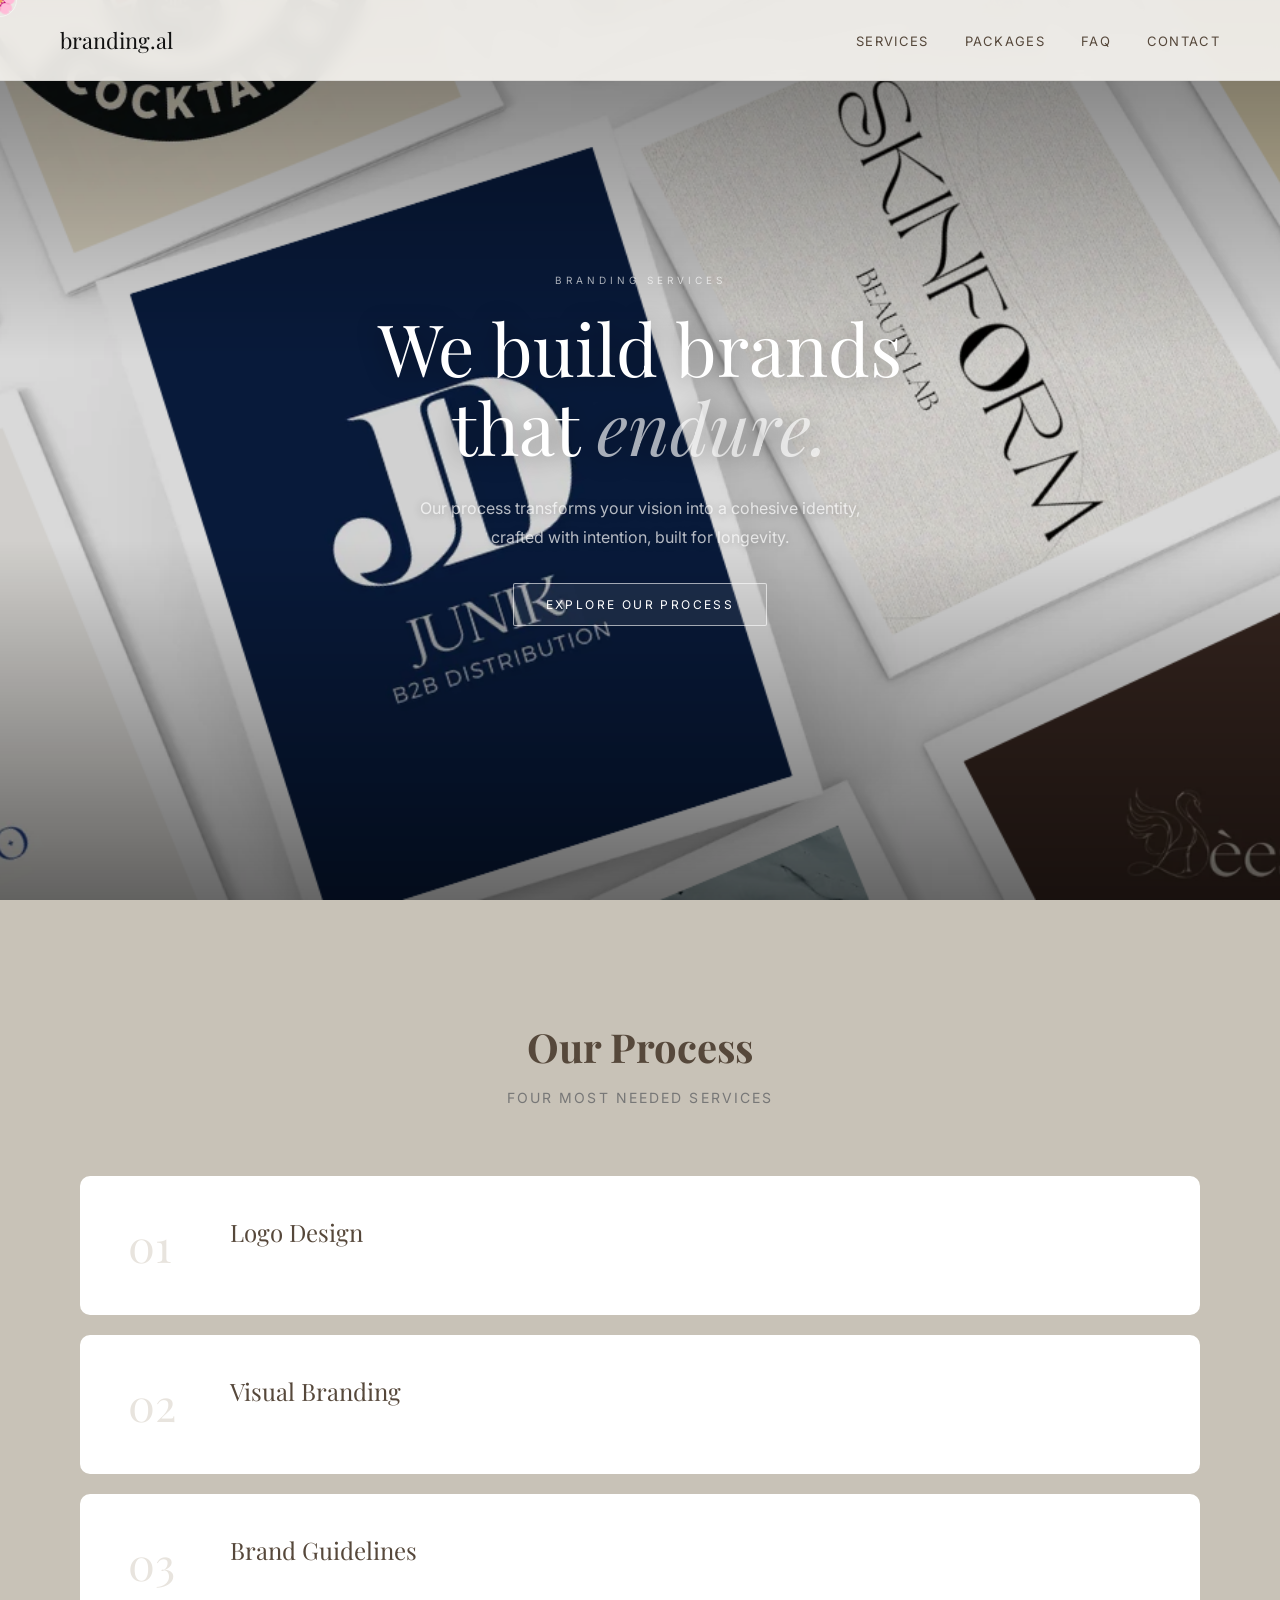
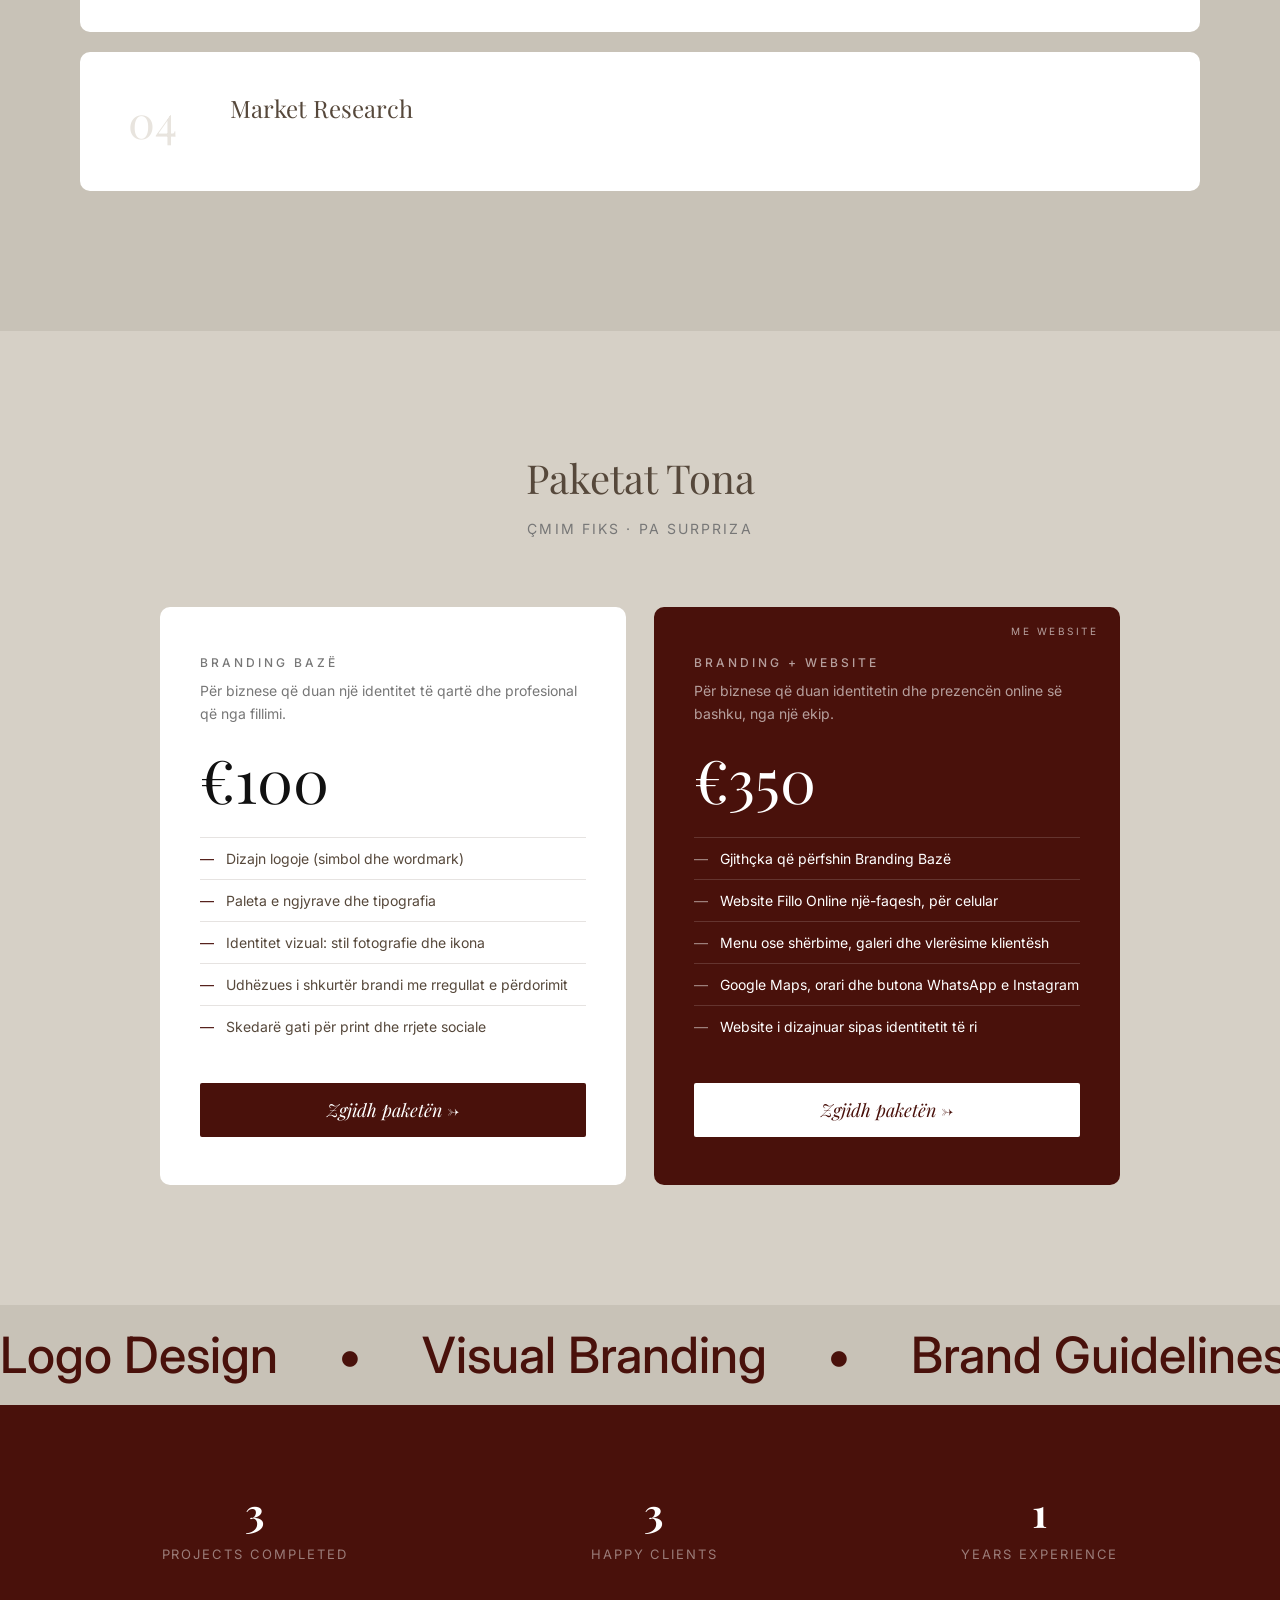
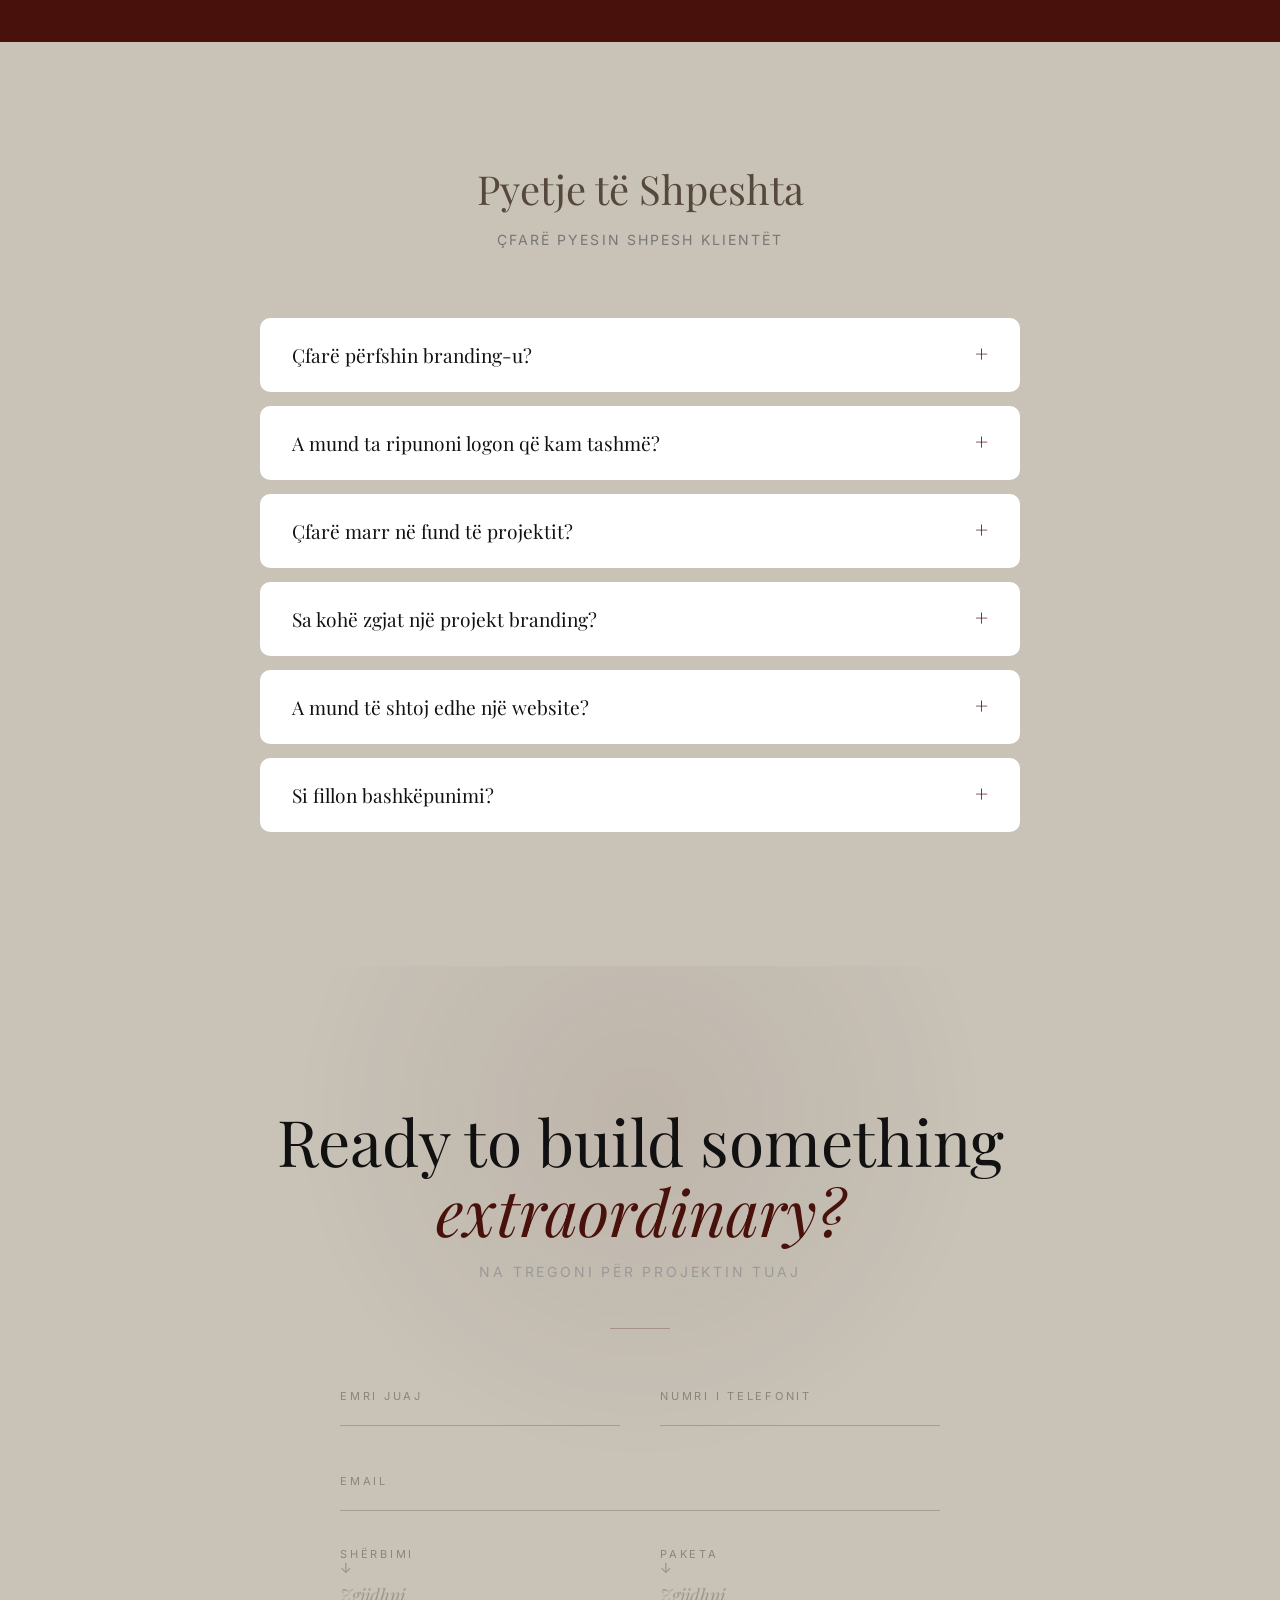
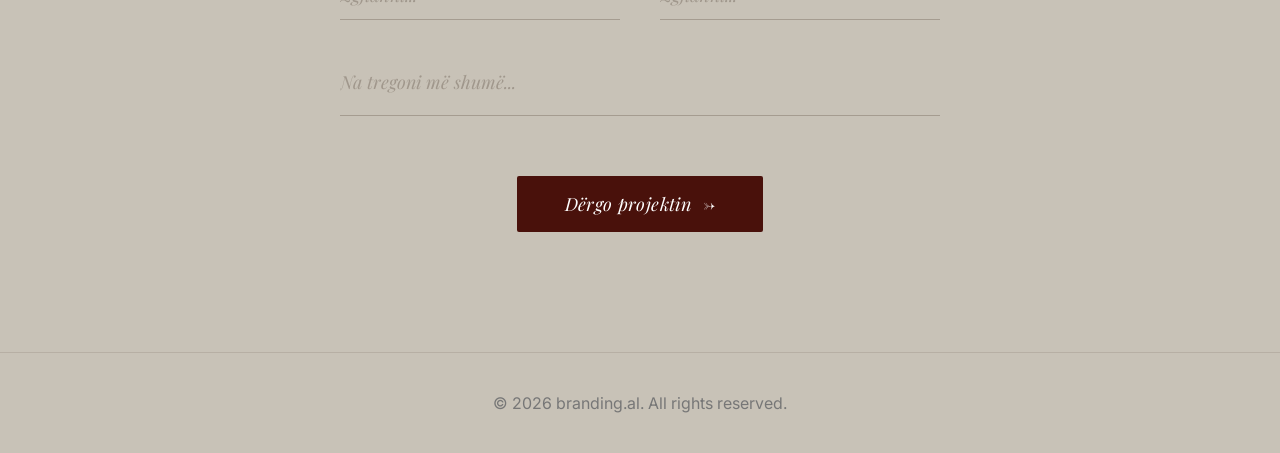
==== services/branding.html @ a3eb9f2f "site files" ====
<!DOCTYPE html>
<html lang="en">
<head>
<meta charset="UTF-8">
<meta name="viewport" content="width=device-width, initial-scale=1.0">
<title>Branding Services</title>
<link href="https://fonts.googleapis.com/css2?family=Playfair+Display:ital,wght@0,400;0,600;1,400&family=Inter:wght@300;400;500&display=swap" rel="stylesheet">
<style>
*{margin:0;padding:0;box-sizing:border-box}
html{scroll-behavior:smooth}
body{font-family:'Inter',sans-serif;background:#c8c2b7;color:#56483b;cursor:none}

/* CURSOR (lule) */
.cursor-dot{width:32px;height:32px;position:fixed;top:0;left:0;pointer-events:none;z-index:9999;transform:translate(-50%,-50%);display:flex;align-items:center;justify-content:center;font-size:26px;line-height:1}
.cursor-fallback{display:inline-block;transition:transform .3s}
.cursor-dot.hover .cursor-fallback{transform:scale(1.3)}
.cursor-ring{width:34px;height:34px;border:1.5px solid rgba(255,255,255,.8);border-radius:50%;position:fixed;top:0;left:0;pointer-events:none;z-index:9998;transform:translate(-50%,-50%);opacity:.6;transition:width .3s,height .3s,opacity .3s}
.cursor-ring.hover{width:56px;height:56px;opacity:1}

/* NAVBAR */
.navbar{display:flex;justify-content:space-between;align-items:center;padding:25px 60px;position:fixed;width:100%;z-index:10;background:rgba(246,243,239,.92);backdrop-filter:blur(8px);border-bottom:1px solid rgba(0,0,0,.07)}
.logo{font-family:'Playfair Display',serif;font-size:22px;color:#111;text-decoration:none}
.nav-links{display:flex;gap:36px;list-style:none}
.nav-links a{font-size:13px;letter-spacing:.1em;color:#56483b;text-decoration:none;text-transform:uppercase;transition:color .3s}
.nav-links a:hover{color:#111}

/* HERO */
.hero{position:relative;height:100vh;overflow:hidden;background:linear-gradient(135deg,#49110b 0%,#56483b 55%,#c8c2b7 100%)}
.hero-media{position:absolute;inset:0;z-index:0;transition:transform .4s ease-out;will-change:transform}
.hero-img{width:100%;height:100%;object-fit:cover;object-position:center;display:block;animation:zoomOut 10s ease forwards}
@keyframes zoomOut{from{transform:scale(1.06)}to{transform:scale(1)}}
.hero-overlay{position:absolute;inset:0;z-index:1;background:linear-gradient(to bottom,rgba(0,0,0,.55) 0%,rgba(0,0,0,.15) 40%,rgba(0,0,0,.15) 60%,rgba(0,0,0,.6) 100%);display:flex;justify-content:center;align-items:center;padding:0 40px}
.hero-content{text-align:center;color:#fff;max-width:780px;width:100%}
.hero-eyebrow{font-size:10px;letter-spacing:.4em;text-transform:uppercase;color:rgba(255,255,255,.65);margin-bottom:22px;display:flex;align-items:center;justify-content:center;gap:12px;opacity:0;transform:translateY(10px);animation:fadeUp .7s ease forwards .5s}
.hero-content h1{font-family:'Playfair Display',serif;font-size:clamp(36px,6vw,72px);line-height:1.1;font-weight:400;text-shadow:0 2px 24px rgba(0,0,0,.4);opacity:0;transform:translateY(20px);animation:fadeUp 1s ease forwards .7s}
.hero-content h1 em{font-style:italic;color:rgba(255,255,255,.65)}
.hero-content p{font-size:16px;color:rgba(255,255,255,.7);line-height:1.8;max-width:460px;margin:28px auto 0;text-shadow:0 1px 8px rgba(0,0,0,.3);opacity:0;transform:translateY(10px);animation:fadeUp .8s ease forwards 1.1s}
.btn{display:inline-block;margin-top:32px;padding:13px 32px;border:1px solid rgba(255,255,255,.6);background:rgba(255,255,255,.08);text-decoration:none;color:#fff;transition:.3s;font-size:12px;letter-spacing:.2em;text-transform:uppercase;opacity:0;animation:fadeUp .7s ease forwards 1.3s;cursor:none;border-radius:2px}
.btn:hover{background:rgba(255,255,255,.22);border-color:#fff}

/* SERVICES */
.services{padding:120px 80px;text-align:center}
.services h2{font-family:'Playfair Display',serif;font-size:40px;margin-bottom:16px}
.services-sub{color:#777;font-size:14px;letter-spacing:.15em;text-transform:uppercase;margin-bottom:70px}
.steps-list{list-style:none}
.step-item{background:#fff;border-radius:10px;padding:40px 48px;display:grid;grid-template-columns:70px 1fr 40px;align-items:center;gap:32px;margin-bottom:20px;text-align:left;transition:transform .3s,box-shadow .3s;cursor:none;opacity:0;transform:translateY(24px)}
.step-item.visible{animation:fadeUp .6s ease forwards}
.step-item:hover{transform:translateY(-6px);box-shadow:0 20px 60px rgba(0,0,0,.08)}
.step-num{font-family:'Playfair Display',serif;font-size:2.8rem;font-weight:400;color:#e8e4de;line-height:1;transition:color .4s}
.step-item:hover .step-num{color:#111}
.step-name{font-family:'Playfair Display',serif;font-size:1.5rem;font-weight:400}
.step-desc{font-size:13px;color:#777;margin-top:6px;letter-spacing:.05em;line-height:1.6;opacity:0;transform:translateY(4px);transition:opacity .3s,transform .3s}
.step-item:hover .step-desc{opacity:1;transform:translateY(0)}
.step-arrow{font-size:1.1rem;color:#bbb;transition:color .3s,transform .3s}
.step-item:hover .step-arrow{color:#111;transform:translateX(6px)}

/* PACKAGES */
.packages{padding:120px 80px;text-align:center;background:#d6d0c6}
.packages h2{font-family:'Playfair Display',serif;font-size:40px;font-weight:400;margin-bottom:16px}
.pk-sub{color:#777;font-size:14px;letter-spacing:.15em;text-transform:uppercase;margin-bottom:70px}
.pk-grid{display:grid;grid-template-columns:1fr 1fr;gap:28px;max-width:960px;margin:0 auto;text-align:left}
.pk{position:relative;background:#fff;border-radius:10px;padding:48px 40px;display:flex;flex-direction:column;transition:transform .3s,box-shadow .3s;opacity:0;transform:translateY(24px)}
.pk.visible{animation:fadeUp .7s ease forwards}
.pk:hover{transform:translateY(-6px);box-shadow:0 20px 60px rgba(0,0,0,.1)}
.pk.dark{background:#49110b;color:#fff}
.pk-tag{position:absolute;top:18px;right:22px;font-size:10px;letter-spacing:.25em;text-transform:uppercase;color:rgba(255,255,255,.6)}
.pk h3{font-size:12px;letter-spacing:.25em;text-transform:uppercase;font-weight:500;color:#777}
.dark h3,.dark .pk-for{color:rgba(255,255,255,.6)}
.pk-for{font-size:14px;color:#777;margin:10px 0 24px;line-height:1.6}
.pk-price{font-family:'Playfair Display',serif;font-size:60px;line-height:1;margin-bottom:28px;color:#111}
.dark .pk-price{color:#fff}
.pk ul{list-style:none;margin-bottom:36px;flex:1}
.pk li{font-size:14px;padding:10px 0;border-top:1px solid rgba(86,72,59,.15);display:flex;gap:12px;line-height:1.5}
.dark li{border-color:rgba(255,255,255,.15)}
.pk li::before{content:'—';color:#49110b}
.dark li::before{color:rgba(255,255,255,.5)}
.pk-btn{padding:15px 24px;background:#49110b;color:#fff;border:none;font-family:'Playfair Display',serif;font-style:italic;font-size:18px;border-radius:2px;cursor:none;transition:background .3s}
.pk-btn:hover{background:#6b1810}
.dark .pk-btn{background:#fff;color:#49110b}
.dark .pk-btn:hover{background:#c8c2b7}

/* SCROLL TEXT */
.scroll-text{overflow:hidden;background:#c8c2b7;color:#49110b;padding:20px 0}
.scroll-track{display:flex;width:max-content;animation:scroll 12s linear infinite;font-size:50px;font-weight:500}
.scroll-track span{margin-right:60px}
@keyframes scroll{from{transform:translateX(0)}to{transform:translateX(-50%)}}

/* STATS */
.stats{background:#49110b;color:#fff;display:flex;justify-content:space-around;padding:80px 40px;text-align:center}
.stat h3{font-size:40px;font-family:'Playfair Display',serif}
.stat p{margin-top:8px;color:rgba(255,255,255,.45);font-size:13px;letter-spacing:.15em;text-transform:uppercase}

/* FAQ */
.faq{padding:120px 80px;text-align:center}
.faq h2{font-family:'Playfair Display',serif;font-size:40px;font-weight:400;margin-bottom:16px}
.faq-sub{color:#777;font-size:14px;letter-spacing:.15em;text-transform:uppercase;margin-bottom:70px}
.faq .wrap{max-width:760px;margin:0 auto;text-align:left}
details{background:#fff;border-radius:10px;padding:24px 32px;margin-bottom:14px;transition:box-shadow .3s}
details:hover{box-shadow:0 20px 60px rgba(0,0,0,.08)}
summary{font-family:'Playfair Display',serif;font-size:1.2rem;cursor:none;list-style:none;display:flex;justify-content:space-between;gap:20px;color:#111}
summary::-webkit-details-marker{display:none}
summary::after{content:'+';color:#49110b;font-size:1.4rem;line-height:1}
details[open] summary::after{content:'–'}
details p{margin-top:14px;color:#777;line-height:1.8;font-size:14px}

/* CTA + FORM */
.cta-contact{padding:140px 80px 120px;text-align:center;position:relative;overflow:hidden}
.cta-contact::before{content:'';position:absolute;top:-200px;left:50%;transform:translateX(-50%);width:700px;height:700px;background:radial-gradient(circle,rgba(73,17,11,.07) 0%,transparent 70%);pointer-events:none}
.cta-heading{opacity:0;transform:translateY(24px);transition:opacity .8s ease,transform .8s ease}
.cta-heading.visible{opacity:1;transform:translateY(0)}
.cta-contact h2{font-family:'Playfair Display',serif;font-size:clamp(36px,5vw,64px);font-weight:400;line-height:1.1;color:#111}
.cta-contact h2 em{font-style:italic;color:#49110b}
.cta-sub{margin-top:16px;font-size:14px;color:#999;letter-spacing:.2em;text-transform:uppercase}
.cta-divider{width:60px;height:1px;background:rgba(73,17,11,.25);margin:48px auto}
.blend-form{max-width:600px;margin:0 auto;display:grid;gap:0;opacity:0;transform:translateY(30px);transition:opacity .9s ease .2s,transform .9s ease .2s}
.blend-form.visible{opacity:1;transform:translateY(0)}
.blend-field{position:relative;margin-bottom:36px}
.blend-field input,.blend-field textarea,.blend-field select{width:100%;background:transparent;border:none;border-bottom:1px solid rgba(86,72,59,.3);padding:12px 0;font-family:'Playfair Display',serif;font-size:18px;color:#111;outline:none;transition:border-color .4s;cursor:none;border-radius:0;appearance:none}
.blend-field input::placeholder,.blend-field textarea::placeholder{color:rgba(86,72,59,.35);font-style:italic}
.blend-field select{color:rgba(86,72,59,.35);font-style:italic}
.blend-field select.filled{color:#111;font-style:normal}
.blend-field input:focus,.blend-field textarea:focus,.blend-field select:focus{border-bottom-color:#49110b}
.blend-field::after{content:'';position:absolute;bottom:0;left:0;width:0;height:1px;background:#49110b;transition:width .4s ease}
.blend-field:focus-within::after{width:100%}
.blend-field label{position:absolute;top:12px;left:0;font-size:11px;letter-spacing:.25em;text-transform:uppercase;color:rgba(86,72,59,.5);transition:top .3s,font-size .3s,color .3s;pointer-events:none}
.blend-field input:focus ~ label,.blend-field input:not(:placeholder-shown) ~ label,.blend-field textarea:focus ~ label,.blend-field textarea:not(:placeholder-shown) ~ label{top:-14px;font-size:9px;color:#49110b}
.form-row-2{display:grid;grid-template-columns:1fr 1fr;gap:40px}
.blend-field textarea{resize:none;height:60px;line-height:1.6}
.select-wrap{position:relative}
.select-wrap::after{content:'↓';position:absolute;right:0;top:12px;font-size:14px;color:rgba(86,72,59,.4);pointer-events:none}
.select-label{display:block;font-size:11px;letter-spacing:.25em;text-transform:uppercase;color:rgba(86,72,59,.5);margin-bottom:10px;text-align:left}
.btn-submit{margin-top:20px;display:inline-flex;align-items:center;gap:12px;padding:16px 48px;background:#49110b;color:#fff;border:none;font-family:'Playfair Display',serif;font-size:18px;font-style:italic;letter-spacing:.02em;cursor:none;transition:background .3s,transform .2s,letter-spacing .3s;border-radius:2px}
.btn-submit:hover{background:#6b1810;transform:translateY(-2px);letter-spacing:.06em}
.btn-submit .arrow{transition:transform .3s;font-style:normal}
.btn-submit:hover .arrow{transform:translateX(6px)}

footer{text-align:center;padding:40px;color:#777;border-top:1px solid rgba(86,72,59,.15)}

@keyframes fadeUp{to{opacity:1;transform:translateY(0)}}

@media(max-width:900px){
  .navbar{padding:20px 30px}
  .nav-links{display:none}
  .services,.packages,.faq{padding:80px 30px}
  .step-item{grid-template-columns:50px 1fr;padding:28px 24px}
  .step-arrow{display:none}
  .step-desc{opacity:1;transform:none}
  .pk-grid{grid-template-columns:1fr}
  .stats{flex-direction:column;gap:40px}
  details{padding:20px 22px}
  .cta-contact{padding:80px 30px}
  .form-row-2{grid-template-columns:1fr;gap:0}
}

/* Telefon / touch: pa kursor të personalizuar */
@media(hover:none){
  .cursor-dot,.cursor-ring{display:none}
  body,.btn,.step-item,.btn-submit,.pk-btn,summary,.blend-field input,.blend-field textarea,.blend-field select{cursor:auto}
  .step-desc{opacity:1;transform:none}
}
</style>
</head>
<body>

<div class="cursor-ring" id="ring"></div>
<div class="cursor-dot" id="dot"><span class="cursor-fallback">🌸</span></div>

<nav class="navbar">
  <a href="../index.html" class="logo">branding.al</a>
  <ul class="nav-links">
    <li><a href="#process">Services</a></li>
    <li><a href="#packages">Packages</a></li>
    <li><a href="#faq">FAQ</a></li>
    <li><a href="#contact">Contact</a></li>
  </ul>
</nav>

<!-- HERO -->
<section class="hero">
  <div class="hero-media" id="heroMedia">
    <img class="hero-img" src="../logo/smm.png" alt="" onerror="this.style.display='none'">
  </div>
  <div class="hero-overlay">
    <div class="hero-content">
      <div class="hero-eyebrow">Branding Services</div>
      <h1>We build brands<br>that <em>endure.</em></h1>
      <p>Our process transforms your vision into a cohesive identity, crafted with intention, built for longevity.</p>
      <a href="#process" class="btn">Explore our process</a>
    </div>
  </div>
</section>

<!-- SERVICES -->
<section class="services" id="process">
  <h2>Our Process</h2>
  <p class="services-sub">Four most needed services</p>
  <ol class="steps-list">
    <li class="step-item" data-delay="0">
      <div class="step-num">01</div>
      <div class="step-body">
        <div class="step-name">Logo Design</div>
        <div class="step-desc">Color, typography, mark, wordmark & symbol creation</div>
      </div>
    </li>
    <li class="step-item" data-delay="0.1">
      <div class="step-num">02</div>
      <div class="step-body">
        <div class="step-name">Visual Branding</div>
        <div class="step-desc">Color palette, photography style, iconography</div>
      </div>
    </li>
    <li class="step-item" data-delay="0.2">
      <div class="step-num">03</div>
      <div class="step-body">
        <div class="step-name">Brand Guidelines</div>
        <div class="step-desc">Brand foundation, logo usage, color palette, typography, voice tone, application</div>
      </div>
    </li>
    <li class="step-item" data-delay="0.3">
      <div class="step-num">04</div>
      <div class="step-body">
        <div class="step-name">Market Research</div>
        <div class="step-desc">Making your brand stand out in the market</div>
      </div>
    </li>
  </ol>
</section>

<!-- PACKAGES -->
<section class="packages" id="packages">
  <h2>Paketat Tona</h2>
  <p class="pk-sub">Çmim fiks · pa surpriza</p>
  <div class="pk-grid">
    <article class="pk" data-delay="0">
      <h3>Branding Bazë</h3>
      <p class="pk-for">Për biznese që duan një identitet të qartë dhe profesional që nga fillimi.</p>
      <div class="pk-price">€100</div>
      <ul>
        <li>Dizajn logoje (simbol dhe wordmark)</li>
        <li>Paleta e ngjyrave dhe tipografia</li>
        <li>Identitet vizual: stil fotografie dhe ikona</li>
        <li>Udhëzues i shkurtër brandi me rregullat e përdorimit</li>
        <li>Skedarë gati për print dhe rrjete sociale</li>
      </ul>
      <button class="pk-btn" onclick="choosePackage('Branding Bazë — €100')">Zgjidh paketën →</button>
    </article>

    <article class="pk dark" data-delay="0.15">
      <span class="pk-tag">Me website</span>
      <h3>Branding + Website</h3>
      <p class="pk-for">Për biznese që duan identitetin dhe prezencën online së bashku, nga një ekip.</p>
      <div class="pk-price">€350</div>
      <ul>
        <li>Gjithçka që përfshin Branding Bazë</li>
        <li>Website Fillo Online një-faqesh, për celular</li>
        <li>Menu ose shërbime, galeri dhe vlerësime klientësh</li>
        <li>Google Maps, orari dhe butona WhatsApp e Instagram</li>
        <li>Website i dizajnuar sipas identitetit të ri</li>
      </ul>
      <button class="pk-btn" onclick="choosePackage('Branding + Website — €400')">Zgjidh paketën →</button>
    </article>
  </div>
</section>

<!-- SCROLL TEXT -->
<div class="scroll-text">
  <div class="scroll-track">
    <span>Logo Design</span><span>•</span>
    <span>Visual Branding</span><span>•</span>
    <span>Brand Guidelines</span><span>•</span>
    <span>Market Research</span><span>•</span>
    <span>Logo Design</span><span>•</span>
    <span>Visual Branding</span><span>•</span>
    <span>Brand Guidelines</span><span>•</span>
    <span>Market Research</span><span>•</span>
  </div>
</div>

<!-- STATS -->
<div class="stats">
  <div class="stat"><h3 class="count" data-target="5">0</h3><p>Projects Completed</p></div>
  <div class="stat"><h3 class="count" data-target="5">0</h3><p>Happy Clients</p></div>
  <div class="stat"><h3 class="count" data-target="2">0</h3><p>Years Experience</p></div>
</div>

<!-- FAQ -->
<section class="faq" id="faq">
  <h2>Pyetje të Shpeshta</h2>
  <p class="faq-sub">Çfarë pyesin shpesh klientët</p>
  <div class="wrap">
    <details><summary>Çfarë përfshin branding-u?</summary><p>Fillon me kërkimin e tregut dhe strategjinë, pastaj logo, identiteti vizual (ngjyra, tipografi, stil fotografie) dhe udhëzuesi i brandit, që emri juaj të duket njësoj kudo.</p></details>
    <details><summary>A mund ta ripunoni logon që kam tashmë?</summary><p>Po. Mund ta përmirësojmë ose ta ridizenjojmë logon ekzistuese dhe ta ndërtojmë një identitet të plotë rreth saj, ose të nisim nga e para.</p></details>
    <details><summary>Çfarë marr në fund të projektit?</summary><p>Logon, paletën e ngjyrave, tipografinë dhe udhëzuesin e brandit me rregullat e përdorimit, në mënyrë që ju dhe çdokush që punon për ju ta përdorë saktë.</p></details>
    <details><summary>Sa kohë zgjat një projekt branding?</summary><p>Varet nga shërbimet që zgjidhni. Pas bisedës së parë ju japim një afat dhe një çmim të qartë para se të filloni.</p></details>
    <details><summary>A mund të shtoj edhe një website?</summary><p>Po. Paketa "Branding + Website" (€400) përfshin website-in Fillo Online, të dizajnuar sipas identitetit të ri që krijojmë.</p></details>
    <details><summary>Si fillon bashkëpunimi?</summary><p>Plotësoni formularin më poshtë ose na shkruani në WhatsApp. Biseda e parë është për të kuptuar biznesin tuaj, pastaj propozojmë shërbimin më të përshtatshëm.</p></details>
  </div>
</section>

<!-- CTA + FORM -->
<section class="cta-contact" id="contact">
  <div class="cta-heading" id="ctaHeading">
    <h2>Ready to build something<br><em>extraordinary?</em></h2>
    <p class="cta-sub">Na tregoni për projektin tuaj</p>
  </div>

  <div class="cta-divider"></div>

  <div class="blend-form" id="blendForm">
    <div class="form-row-2">
      <div class="blend-field">
        <input type="text" id="f-name" placeholder=" ">
        <label>Emri juaj</label>
      </div>
      <div class="blend-field">
        <input type="tel" id="f-phone" placeholder=" ">
        <label>Numri i telefonit</label>
      </div>
    </div>

    <div class="blend-field">
      <input type="email" id="f-email" placeholder=" ">
      <label>Email</label>
    </div>

    <div class="form-row-2">
      <div class="blend-field select-wrap">
        <span class="select-label">Shërbimi</span>
        <select id="f-service" onchange="this.classList.add('filled')">
          <option value="" disabled selected>Zgjidhni...</option>
          <option>Logo Design</option>
          <option>Visual Branding</option>
          <option>Brand Guidelines</option>
          <option>Market Research</option>
          <option>Paketë e plotë</option>
        </select>
      </div>
      <div class="blend-field select-wrap">
        <span class="select-label">Paketa</span>
        <select id="f-package" onchange="this.classList.add('filled')">
          <option value="" disabled selected>Zgjidhni...</option>
          <option>Branding Bazë — €290</option>
          <option>Branding + Website — €400</option>
          <option>Vetëm një shërbim</option>
          <option>Nuk jam i sigurt, më këshilloni</option>
        </select>
      </div>
    </div>

    <div class="blend-field">
      <textarea id="f-message" placeholder="Na tregoni më shumë..."></textarea>
    </div>

    <div>
      <button class="btn-submit" onclick="sendToWhatsApp()">
        Dërgo projektin <span class="arrow">→</span>
      </button>
    </div>
  </div>
</section>

<footer>
  <p>© 2026 branding.al. All rights reserved.</p>
</footer>

<script>
// CURSOR
const dot=document.getElementById('dot');
const ring=document.getElementById('ring');
let mx=0,my=0,rx=0,ry=0;
document.addEventListener('mousemove',e=>{
  mx=e.clientX;my=e.clientY;
  dot.style.left=mx+'px';dot.style.top=my+'px';
});
(function animRing(){
  rx+=(mx-rx)*0.13;ry+=(my-ry)*0.13;
  ring.style.left=rx+'px';ring.style.top=ry+'px';
  requestAnimationFrame(animRing);
})();
document.querySelectorAll('a,button,summary,.step-item,.pk,input,textarea,select').forEach(el=>{
  el.addEventListener('mouseenter',()=>{ring.classList.add('hover');dot.classList.add('hover');});
  el.addEventListener('mouseleave',()=>{ring.classList.remove('hover');dot.classList.remove('hover');});
});

// SCROLL ANIMATIONS
const observer=new IntersectionObserver(entries=>{
  entries.forEach(entry=>{
    if(entry.isIntersecting){
      const el=entry.target;
      el.style.animationDelay=(el.dataset.delay||0)+'s';
      el.classList.add('visible');
      observer.unobserve(el);
    }
  });
},{threshold:0.15});
document.querySelectorAll('.step-item,.pk').forEach(el=>observer.observe(el));

// CTA heading + form reveal
const revealObs=new IntersectionObserver(entries=>{
  entries.forEach(entry=>{
    if(entry.isIntersecting){
      entry.target.classList.add('visible');
      revealObs.unobserve(entry.target);
    }
  });
},{threshold:0.1});
revealObs.observe(document.getElementById('ctaHeading'));
revealObs.observe(document.getElementById('blendForm'));

// PARALLAX
const heroMedia=document.getElementById('heroMedia');
document.addEventListener('mousemove',e=>{
  const x=(e.clientX/window.innerWidth-0.5)*14;
  const y=(e.clientY/window.innerHeight-0.5)*8;
  if(heroMedia) heroMedia.style.transform=`scale(1.04) translate(${x*0.4}px,${y*0.3}px)`;
});

// COUNTER
const countObs=new IntersectionObserver(entries=>{
  entries.forEach(entry=>{
    if(entry.isIntersecting){
      const el=entry.target;
      const target=+el.dataset.target;
      let current=0;const step=target/60;
      const timer=setInterval(()=>{
        current+=step;
        if(current>=target){el.textContent=target+'+';clearInterval(timer);}
        else{el.textContent=Math.floor(current);}
      },20);
      countObs.unobserve(el);
    }
  });
},{threshold:0.5});
document.querySelectorAll('.count').forEach(el=>countObs.observe(el));

// ZGJIDH PAKETËN
function choosePackage(v){
  const s=document.getElementById('f-package');
  s.value=v;s.classList.add('filled');
  document.getElementById('contact').scrollIntoView({behavior:'smooth'});
}

// WHATSAPP
function sendToWhatsApp(){
  const name    = document.getElementById('f-name').value.trim();
  const phone   = document.getElementById('f-phone').value.trim();
  const email   = document.getElementById('f-email').value.trim();
  const service = document.getElementById('f-service').value;
  const pack    = document.getElementById('f-package').value;
  const message = document.getElementById('f-message').value.trim();

  if(!name || !phone){
    alert('Ju lutem plotësoni të paktën emrin dhe numrin e telefonit.');
    return;
  }

  const text =
    '*Kërkesë e re nga faqja (Branding)*\n\n' +
    '👤 *Emri:* ' + name + '\n' +
    '📞 *Telefoni:* ' + phone + '\n' +
    '📧 *Email:* ' + (email||'—') + '\n' +
    '💼 *Shërbimi:* ' + (service||'—') + '\n' +
    '📦 *Paketa:* ' + (pack||'—') + '\n' +
    '💬 *Mesazhi:* ' + (message||'—');

  const wpNumber = '355696736765';
  window.open('https://wa.me/' + wpNumber + '?text=' + encodeURIComponent(text), '_blank');
}
</script>
</body>
</html>
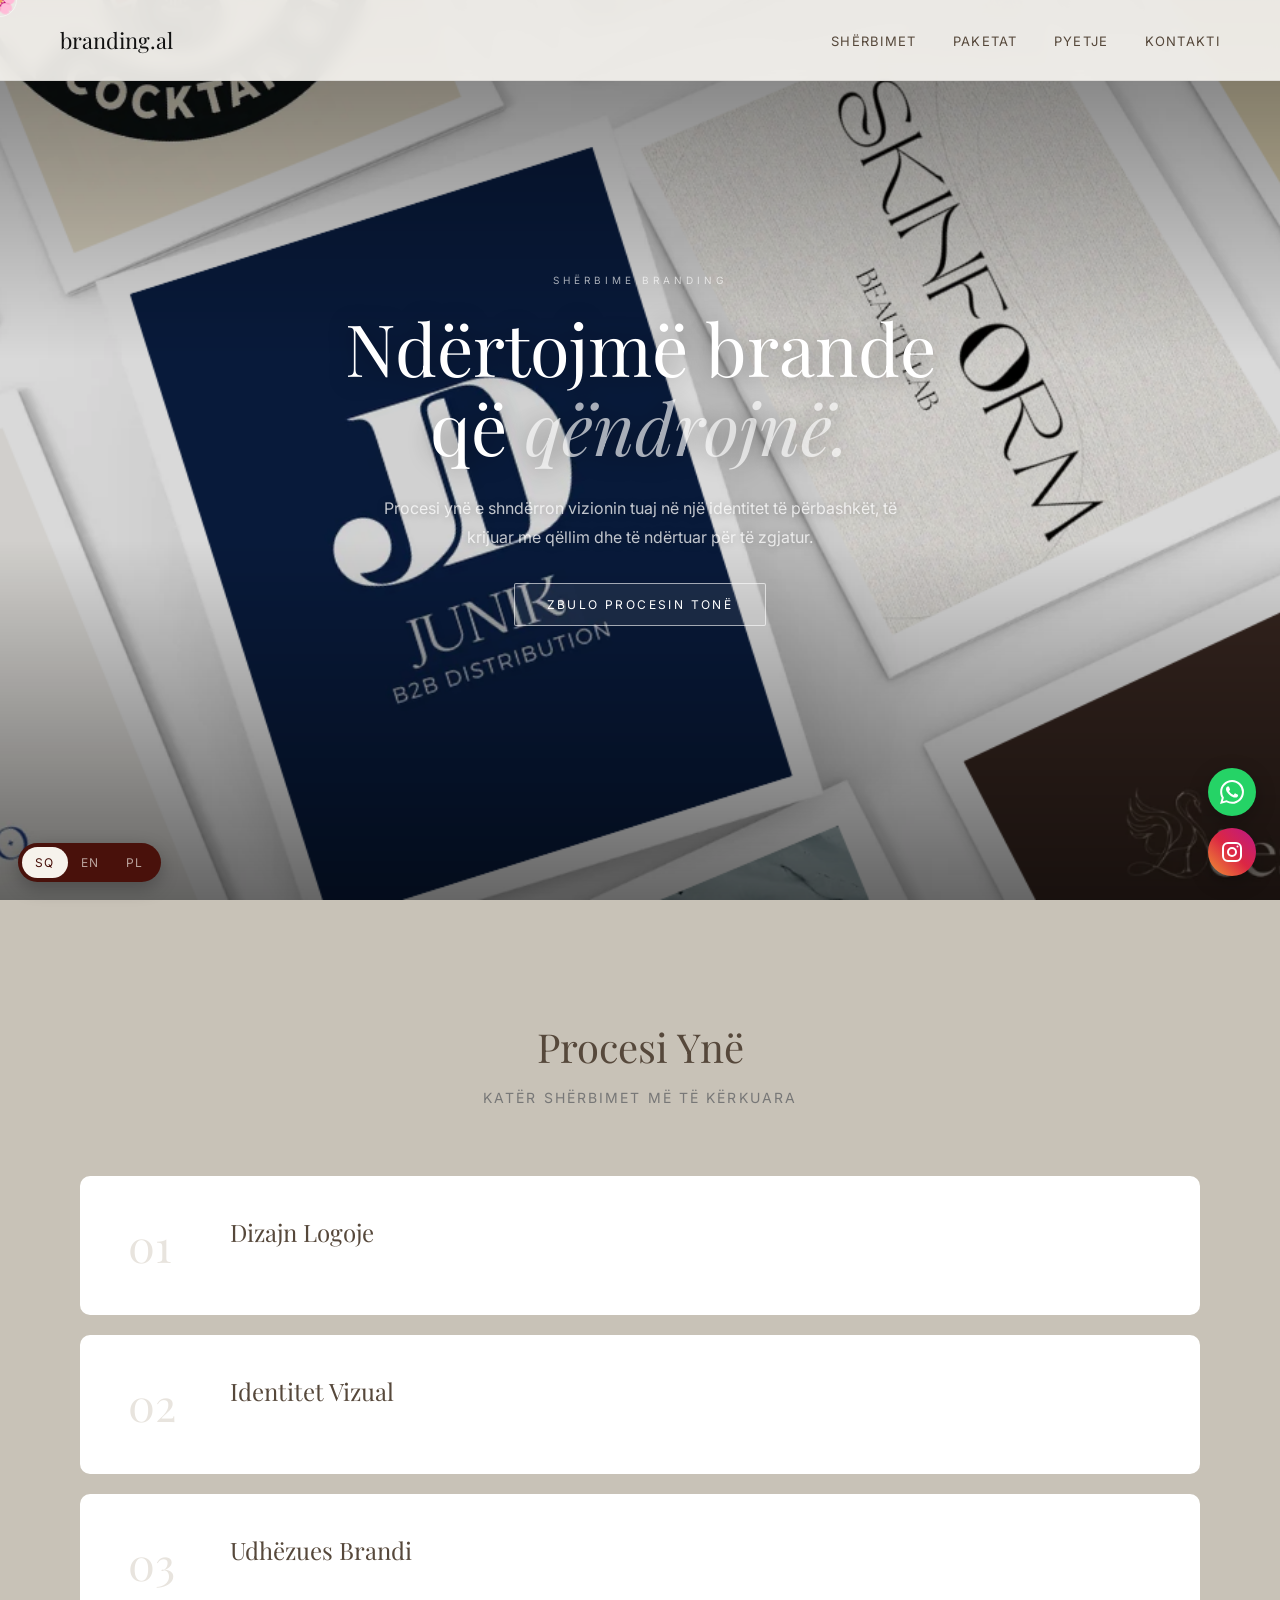
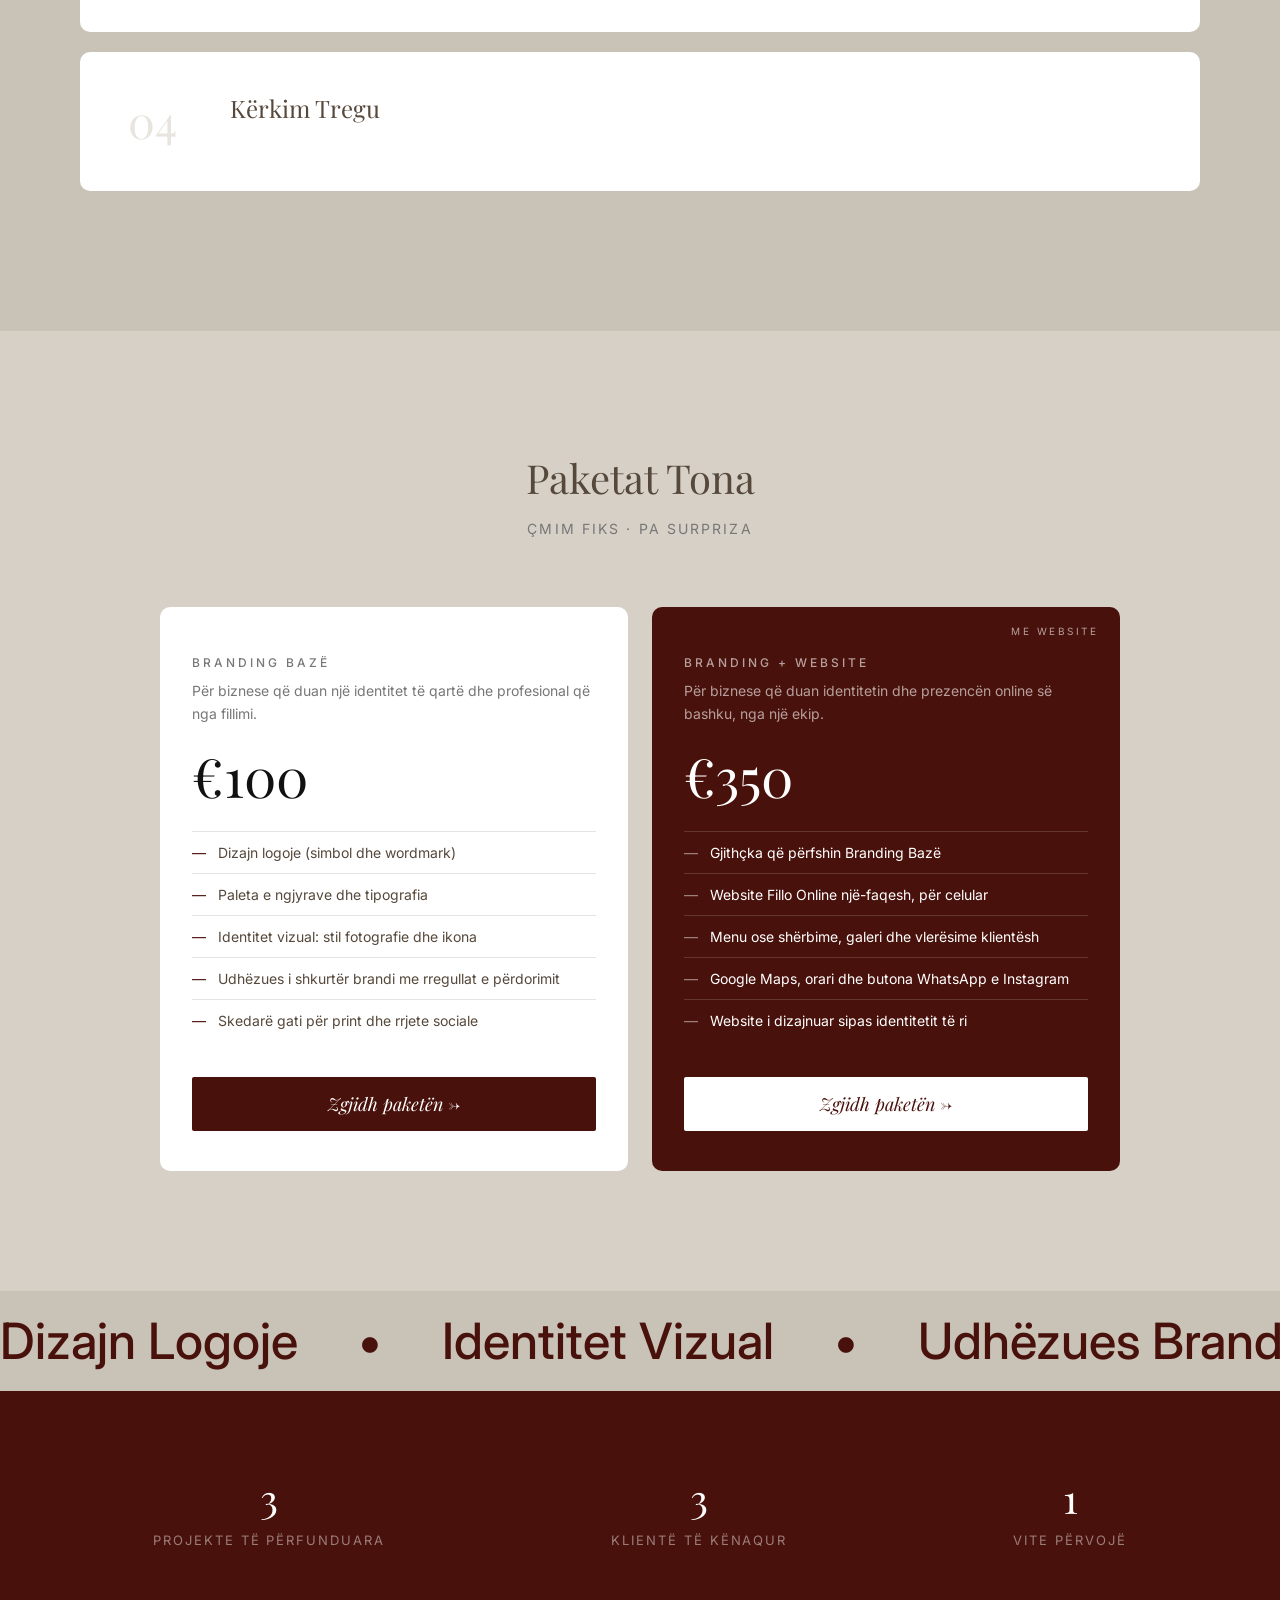
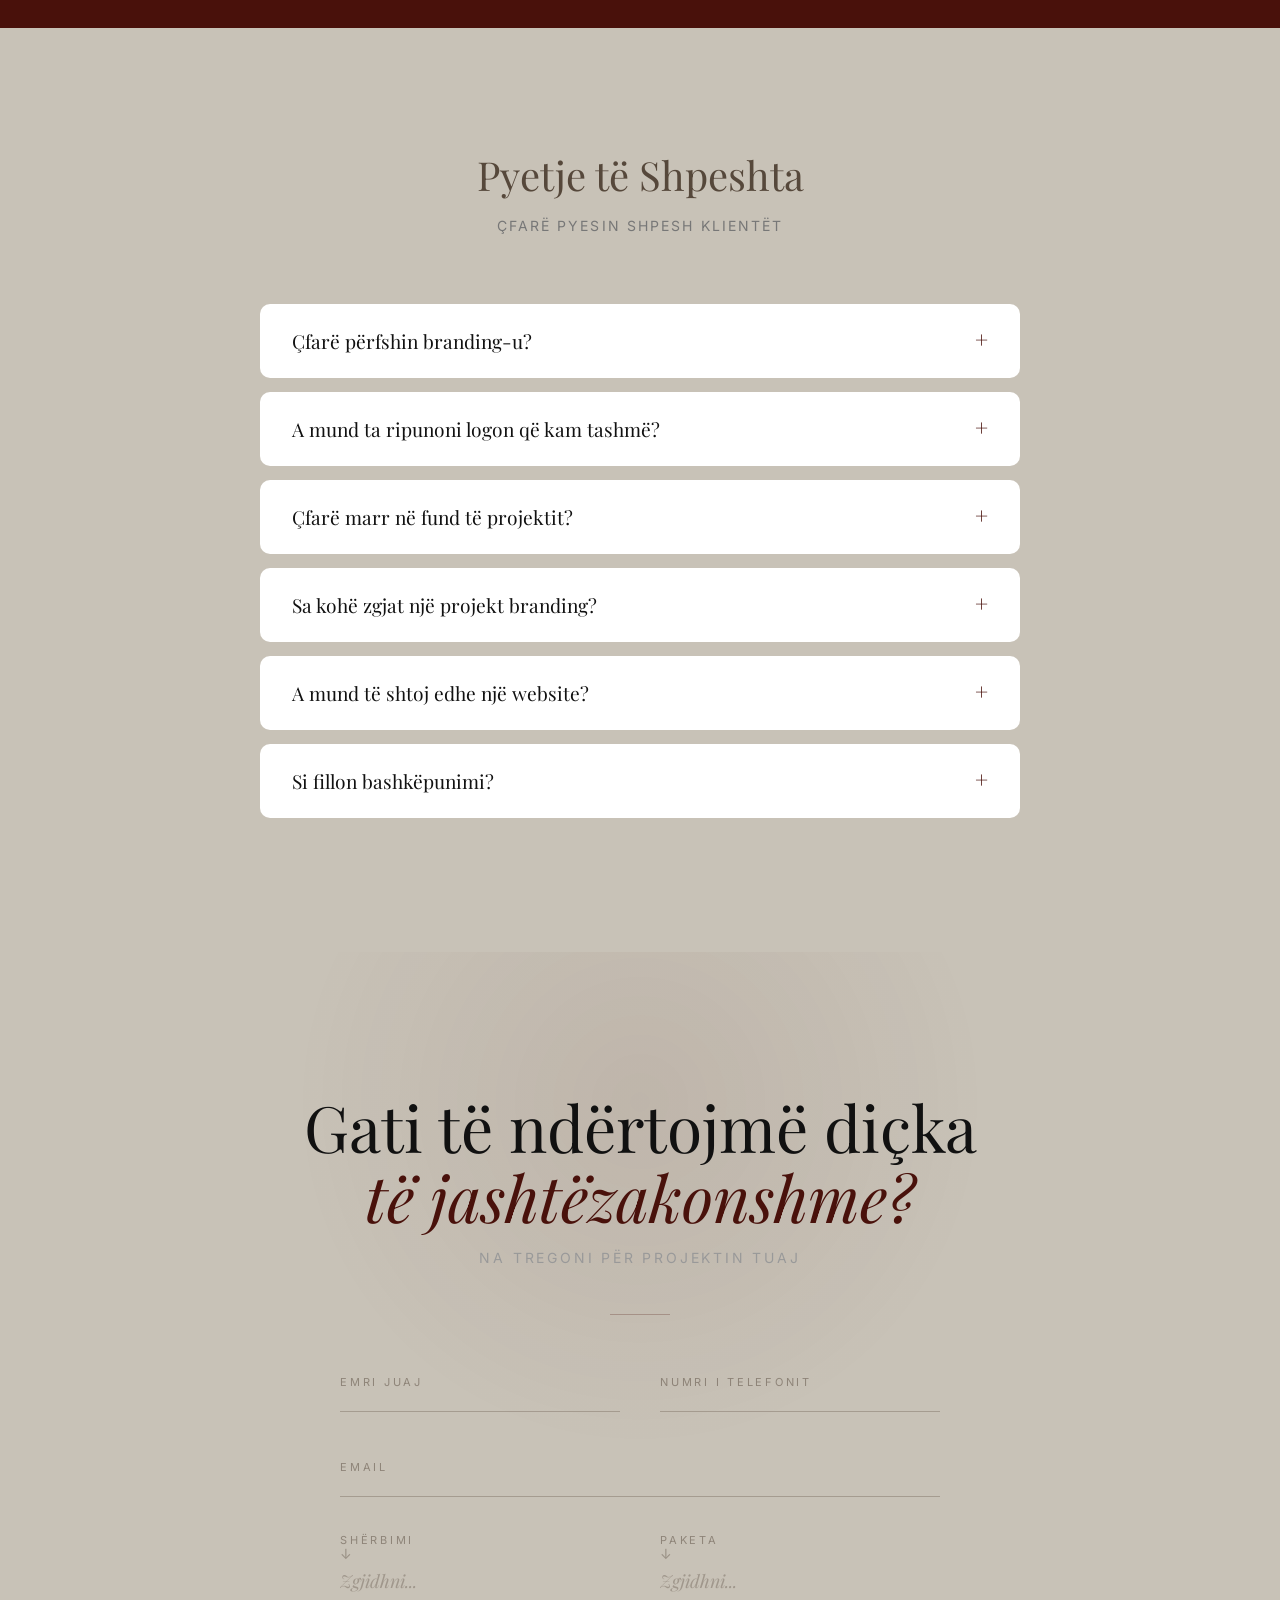
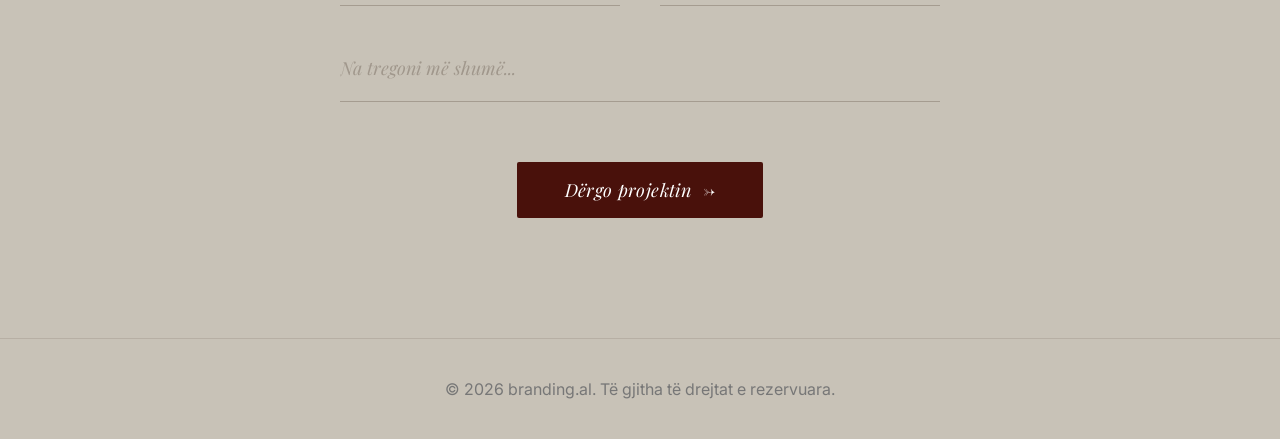
==== commit 2f5bbdf1: "ndryshhime" ====
--- a/services/branding.html
+++ b/services/branding.html
@@ -1,47 +1,40 @@
 <!DOCTYPE html>
-<html lang="en">
+<html lang="sq">
 <head>
 <meta charset="UTF-8">
 <meta name="viewport" content="width=device-width, initial-scale=1.0">
-<title>Branding Services</title>
+<title>Shërbime Branding</title>
+<meta name="description" content="Dizajn logoje, identitet vizual dhe udhëzues brandi për biznesin tuaj.">
 <link href="https://fonts.googleapis.com/css2?family=Playfair+Display:ital,wght@0,400;0,600;1,400&family=Inter:wght@300;400;500&display=swap" rel="stylesheet">
 <style>
 *{margin:0;padding:0;box-sizing:border-box}
 html{scroll-behavior:smooth}
 body{font-family:'Inter',sans-serif;background:#c8c2b7;color:#56483b;cursor:none}
-
-/* CURSOR (lule) */
 .cursor-dot{width:32px;height:32px;position:fixed;top:0;left:0;pointer-events:none;z-index:9999;transform:translate(-50%,-50%);display:flex;align-items:center;justify-content:center;font-size:26px;line-height:1}
 .cursor-fallback{display:inline-block;transition:transform .3s}
 .cursor-dot.hover .cursor-fallback{transform:scale(1.3)}
 .cursor-ring{width:34px;height:34px;border:1.5px solid rgba(255,255,255,.8);border-radius:50%;position:fixed;top:0;left:0;pointer-events:none;z-index:9998;transform:translate(-50%,-50%);opacity:.6;transition:width .3s,height .3s,opacity .3s}
 .cursor-ring.hover{width:56px;height:56px;opacity:1}
-
-/* NAVBAR */
 .navbar{display:flex;justify-content:space-between;align-items:center;padding:25px 60px;position:fixed;width:100%;z-index:10;background:rgba(246,243,239,.92);backdrop-filter:blur(8px);border-bottom:1px solid rgba(0,0,0,.07)}
 .logo{font-family:'Playfair Display',serif;font-size:22px;color:#111;text-decoration:none}
 .nav-links{display:flex;gap:36px;list-style:none}
 .nav-links a{font-size:13px;letter-spacing:.1em;color:#56483b;text-decoration:none;text-transform:uppercase;transition:color .3s}
 .nav-links a:hover{color:#111}
-
-/* HERO */
 .hero{position:relative;height:100vh;overflow:hidden;background:linear-gradient(135deg,#49110b 0%,#56483b 55%,#c8c2b7 100%)}
 .hero-media{position:absolute;inset:0;z-index:0;transition:transform .4s ease-out;will-change:transform}
 .hero-img{width:100%;height:100%;object-fit:cover;object-position:center;display:block;animation:zoomOut 10s ease forwards}
 @keyframes zoomOut{from{transform:scale(1.06)}to{transform:scale(1)}}
 .hero-overlay{position:absolute;inset:0;z-index:1;background:linear-gradient(to bottom,rgba(0,0,0,.55) 0%,rgba(0,0,0,.15) 40%,rgba(0,0,0,.15) 60%,rgba(0,0,0,.6) 100%);display:flex;justify-content:center;align-items:center;padding:0 40px}
-.hero-content{text-align:center;color:#fff;max-width:780px;width:100%}
-.hero-eyebrow{font-size:10px;letter-spacing:.4em;text-transform:uppercase;color:rgba(255,255,255,.65);margin-bottom:22px;display:flex;align-items:center;justify-content:center;gap:12px;opacity:0;transform:translateY(10px);animation:fadeUp .7s ease forwards .5s}
+.hero-content{text-align:center;color:#fff;max-width:820px;width:100%}
+.hero-eyebrow{font-size:10px;letter-spacing:.4em;text-transform:uppercase;color:rgba(255,255,255,.65);margin-bottom:22px;opacity:0;transform:translateY(10px);animation:fadeUp .7s ease forwards .5s}
 .hero-content h1{font-family:'Playfair Display',serif;font-size:clamp(36px,6vw,72px);line-height:1.1;font-weight:400;text-shadow:0 2px 24px rgba(0,0,0,.4);opacity:0;transform:translateY(20px);animation:fadeUp 1s ease forwards .7s}
 .hero-content h1 em{font-style:italic;color:rgba(255,255,255,.65)}
-.hero-content p{font-size:16px;color:rgba(255,255,255,.7);line-height:1.8;max-width:460px;margin:28px auto 0;text-shadow:0 1px 8px rgba(0,0,0,.3);opacity:0;transform:translateY(10px);animation:fadeUp .8s ease forwards 1.1s}
-.btn{display:inline-block;margin-top:32px;padding:13px 32px;border:1px solid rgba(255,255,255,.6);background:rgba(255,255,255,.08);text-decoration:none;color:#fff;transition:.3s;font-size:12px;letter-spacing:.2em;text-transform:uppercase;opacity:0;animation:fadeUp .7s ease forwards 1.3s;cursor:none;border-radius:2px}
+.hero-content p{font-size:16px;color:rgba(255,255,255,.75);line-height:1.8;max-width:560px;margin:28px auto 0;text-shadow:0 1px 8px rgba(0,0,0,.3);opacity:0;transform:translateY(10px);animation:fadeUp .8s ease forwards 1.1s}
+.btn{display:inline-block;margin-top:32px;padding:13px 32px;border:1px solid rgba(255,255,255,.6);background:rgba(255,255,255,.08);text-decoration:none;color:#fff;transition:.3s;font-size:12px;letter-spacing:.2em;text-transform:uppercase;opacity:0;animation:fadeUp .7s ease forwards 1.4s;cursor:none;border-radius:2px}
 .btn:hover{background:rgba(255,255,255,.22);border-color:#fff}
-
-/* SERVICES */
 .services{padding:120px 80px;text-align:center}
-.services h2{font-family:'Playfair Display',serif;font-size:40px;margin-bottom:16px}
-.services-sub{color:#777;font-size:14px;letter-spacing:.15em;text-transform:uppercase;margin-bottom:70px}
+.services h2{font-family:'Playfair Display',serif;font-size:40px;font-weight:400;margin-bottom:16px}
+.services-sub,.sec-sub{color:#777;font-size:14px;letter-spacing:.15em;text-transform:uppercase;margin-bottom:70px}
 .steps-list{list-style:none}
 .step-item{background:#fff;border-radius:10px;padding:40px 48px;display:grid;grid-template-columns:70px 1fr 40px;align-items:center;gap:32px;margin-bottom:20px;text-align:left;transition:transform .3s,box-shadow .3s;cursor:none;opacity:0;transform:translateY(24px)}
 .step-item.visible{animation:fadeUp .6s ease forwards}
@@ -53,21 +46,23 @@
 .step-item:hover .step-desc{opacity:1;transform:translateY(0)}
 .step-arrow{font-size:1.1rem;color:#bbb;transition:color .3s,transform .3s}
 .step-item:hover .step-arrow{color:#111;transform:translateX(6px)}
-
-/* PACKAGES */
 .packages{padding:120px 80px;text-align:center;background:#d6d0c6}
 .packages h2{font-family:'Playfair Display',serif;font-size:40px;font-weight:400;margin-bottom:16px}
 .pk-sub{color:#777;font-size:14px;letter-spacing:.15em;text-transform:uppercase;margin-bottom:70px}
-.pk-grid{display:grid;grid-template-columns:1fr 1fr;gap:28px;max-width:960px;margin:0 auto;text-align:left}
-.pk{position:relative;background:#fff;border-radius:10px;padding:48px 40px;display:flex;flex-direction:column;transition:transform .3s,box-shadow .3s;opacity:0;transform:translateY(24px)}
+.pk-grid{display:grid;grid-template-columns:repeat(3,1fr);gap:24px;max-width:1180px;margin:0 auto;text-align:left}
+.pk{position:relative;background:#fff;border-radius:10px;padding:48px 32px 40px;display:flex;flex-direction:column;transition:transform .3s,box-shadow .3s;opacity:0;transform:translateY(24px)}
 .pk.visible{animation:fadeUp .7s ease forwards}
 .pk:hover{transform:translateY(-6px);box-shadow:0 20px 60px rgba(0,0,0,.1)}
 .pk.dark{background:#49110b;color:#fff}
+.pk.offer{border:2px solid #49110b}
 .pk-tag{position:absolute;top:18px;right:22px;font-size:10px;letter-spacing:.25em;text-transform:uppercase;color:rgba(255,255,255,.6)}
+.offer .pk-tag{color:#49110b;font-weight:500}
 .pk h3{font-size:12px;letter-spacing:.25em;text-transform:uppercase;font-weight:500;color:#777}
-.dark h3,.dark .pk-for{color:rgba(255,255,255,.6)}
+.dark h3,.dark .pk-for,.dark .pk-price small{color:rgba(255,255,255,.6)}
 .pk-for{font-size:14px;color:#777;margin:10px 0 24px;line-height:1.6}
-.pk-price{font-family:'Playfair Display',serif;font-size:60px;line-height:1;margin-bottom:28px;color:#111}
+.pk-price{font-family:'Playfair Display',serif;font-size:54px;line-height:1;margin-bottom:28px;color:#111}
+.pk-price small{display:block;margin-top:8px;font-family:'Inter',sans-serif;font-size:13px;color:#777;letter-spacing:.05em}
+.pk-price s{font-size:26px;color:#999;margin-right:10px}
 .dark .pk-price{color:#fff}
 .pk ul{list-style:none;margin-bottom:36px;flex:1}
 .pk li{font-size:14px;padding:10px 0;border-top:1px solid rgba(86,72,59,.15);display:flex;gap:12px;line-height:1.5}
@@ -78,19 +73,13 @@
 .pk-btn:hover{background:#6b1810}
 .dark .pk-btn{background:#fff;color:#49110b}
 .dark .pk-btn:hover{background:#c8c2b7}
-
-/* SCROLL TEXT */
 .scroll-text{overflow:hidden;background:#c8c2b7;color:#49110b;padding:20px 0}
-.scroll-track{display:flex;width:max-content;animation:scroll 12s linear infinite;font-size:50px;font-weight:500}
+.scroll-track{display:flex;width:max-content;animation:scroll 20s linear infinite;font-size:50px;font-weight:500}
 .scroll-track span{margin-right:60px}
 @keyframes scroll{from{transform:translateX(0)}to{transform:translateX(-50%)}}
-
-/* STATS */
 .stats{background:#49110b;color:#fff;display:flex;justify-content:space-around;padding:80px 40px;text-align:center}
-.stat h3{font-size:40px;font-family:'Playfair Display',serif}
+.stat h3{font-size:40px;font-family:'Playfair Display',serif;font-weight:400}
 .stat p{margin-top:8px;color:rgba(255,255,255,.45);font-size:13px;letter-spacing:.15em;text-transform:uppercase}
-
-/* FAQ */
 .faq{padding:120px 80px;text-align:center}
 .faq h2{font-family:'Playfair Display',serif;font-size:40px;font-weight:400;margin-bottom:16px}
 .faq-sub{color:#777;font-size:14px;letter-spacing:.15em;text-transform:uppercase;margin-bottom:70px}
@@ -102,8 +91,6 @@
 summary::after{content:'+';color:#49110b;font-size:1.4rem;line-height:1}
 details[open] summary::after{content:'–'}
 details p{margin-top:14px;color:#777;line-height:1.8;font-size:14px}
-
-/* CTA + FORM */
 .cta-contact{padding:140px 80px 120px;text-align:center;position:relative;overflow:hidden}
 .cta-contact::before{content:'';position:absolute;top:-200px;left:50%;transform:translateX(-50%);width:700px;height:700px;background:radial-gradient(circle,rgba(73,17,11,.07) 0%,transparent 70%);pointer-events:none}
 .cta-heading{opacity:0;transform:translateY(24px);transition:opacity .8s ease,transform .8s ease}
@@ -133,339 +120,236 @@
 .btn-submit:hover{background:#6b1810;transform:translateY(-2px);letter-spacing:.06em}
 .btn-submit .arrow{transition:transform .3s;font-style:normal}
 .btn-submit:hover .arrow{transform:translateX(6px)}
-
 footer{text-align:center;padding:40px;color:#777;border-top:1px solid rgba(86,72,59,.15)}
-
 @keyframes fadeUp{to{opacity:1;transform:translateY(0)}}
-
+.float-social{position:fixed;right:24px;bottom:24px;display:flex;flex-direction:column;gap:12px;z-index:9990}
+.float-social a{width:48px;height:48px;border-radius:50%;display:flex;align-items:center;justify-content:center;box-shadow:0 6px 20px rgba(0,0,0,.25);transition:transform .3s,box-shadow .3s;cursor:none}
+.float-social a:hover{transform:scale(1.1);box-shadow:0 10px 28px rgba(0,0,0,.32)}
+.float-social svg{width:24px;height:24px}
+.fs-wa{background:#25d366}
+.fs-ig{background:linear-gradient(45deg,#f09433 0%,#dc2743 50%,#bc1888 100%)}
+@media(max-width:1100px){.pk-grid{grid-template-columns:1fr;max-width:560px}}
 @media(max-width:900px){
-  .navbar{padding:20px 30px}
-  .nav-links{display:none}
-  .services,.packages,.faq{padding:80px 30px}
-  .step-item{grid-template-columns:50px 1fr;padding:28px 24px}
-  .step-arrow{display:none}
-  .step-desc{opacity:1;transform:none}
-  .pk-grid{grid-template-columns:1fr}
-  .stats{flex-direction:column;gap:40px}
-  details{padding:20px 22px}
-  .cta-contact{padding:80px 30px}
-  .form-row-2{grid-template-columns:1fr;gap:0}
+.navbar{padding:20px 30px}.nav-links{display:none}
+.services,.packages,.faq{padding:80px 30px}
+.step-item{grid-template-columns:50px 1fr;padding:28px 24px}
+.step-arrow{display:none}
+.step-desc{opacity:1;transform:none}
+.stats{flex-direction:column;gap:40px}
+details{padding:20px 22px}
+.cta-contact{padding:80px 30px}
+.form-row-2{grid-template-columns:1fr;gap:0}
+.float-social{right:16px;bottom:16px}
 }
-
-/* Telefon / touch: pa kursor të personalizuar */
 @media(hover:none){
-  .cursor-dot,.cursor-ring{display:none}
-  body,.btn,.step-item,.btn-submit,.pk-btn,summary,.blend-field input,.blend-field textarea,.blend-field select{cursor:auto}
-  .step-desc{opacity:1;transform:none}
+.cursor-dot,.cursor-ring{display:none}
+body,.btn,.step-item,.btn-submit,.pk-btn,summary,.blend-field input,.blend-field textarea,.blend-field select,.float-social a{cursor:auto}
+.step-desc{opacity:1;transform:none}
 }
+.lang-switch{position:fixed;left:18px;bottom:18px;z-index:9990;display:flex;background:#49110b;border-radius:999px;padding:4px;box-shadow:0 6px 18px rgba(0,0,0,.25)}
+.lang-switch button{border:0;background:none;color:#f6f2ec;font-family:'Inter',sans-serif;font-size:12px;letter-spacing:.12em;padding:8px 13px;border-radius:999px;cursor:none;opacity:.65;transition:background .3s,color .3s,opacity .3s}
+.lang-switch button:hover{opacity:1}
+.lang-switch button.active{background:#f6f2ec;color:#49110b;opacity:1}
+@media(hover:none){.lang-switch button{cursor:pointer}}
+@media(max-width:600px){.lang-switch{left:12px;bottom:12px}}
 </style>
 </head>
 <body>
-
 <div class="cursor-ring" id="ring"></div>
 <div class="cursor-dot" id="dot"><span class="cursor-fallback">🌸</span></div>
-
 <nav class="navbar">
   <a href="../index.html" class="logo">branding.al</a>
-  <ul class="nav-links">
-    <li><a href="#process">Services</a></li>
-    <li><a href="#packages">Packages</a></li>
-    <li><a href="#faq">FAQ</a></li>
-    <li><a href="#contact">Contact</a></li>
-  </ul>
+  <ul class="nav-links"><li><a href="#process">Shërbimet</a></li><li><a href="#packages">Paketat</a></li><li><a href="#faq">Pyetje</a></li><li><a href="#contact">Kontakti</a></li></ul>
 </nav>
-
-<!-- HERO -->
 <section class="hero">
-  <div class="hero-media" id="heroMedia">
-    <img class="hero-img" src="../logo/smm.png" alt="" onerror="this.style.display='none'">
-  </div>
-  <div class="hero-overlay">
-    <div class="hero-content">
-      <div class="hero-eyebrow">Branding Services</div>
-      <h1>We build brands<br>that <em>endure.</em></h1>
-      <p>Our process transforms your vision into a cohesive identity, crafted with intention, built for longevity.</p>
-      <a href="#process" class="btn">Explore our process</a>
-    </div>
-  </div>
+  <div class="hero-media" id="heroMedia"><img class="hero-img" src="../logo/smm.png" alt="" onerror="this.style.display='none'"></div>
+  <div class="hero-overlay"><div class="hero-content">
+    <div class="hero-eyebrow">Shërbime Branding</div>
+    <h1>Ndërtojmë brande<br>që <em>qëndrojnë.</em></h1>
+    <p>Procesi ynë e shndërron vizionin tuaj në një identitet të përbashkët, të krijuar me qëllim dhe të ndërtuar për të zgjatur.</p>
+    <a href="#process" class="btn">Zbulo procesin tonë</a>
+  </div></div>
 </section>
 
-<!-- SERVICES -->
-<section class="services" id="process">
-  <h2>Our Process</h2>
-  <p class="services-sub">Four most needed services</p>
-  <ol class="steps-list">
-    <li class="step-item" data-delay="0">
-      <div class="step-num">01</div>
-      <div class="step-body">
-        <div class="step-name">Logo Design</div>
-        <div class="step-desc">Color, typography, mark, wordmark & symbol creation</div>
-      </div>
-    </li>
-    <li class="step-item" data-delay="0.1">
-      <div class="step-num">02</div>
-      <div class="step-body">
-        <div class="step-name">Visual Branding</div>
-        <div class="step-desc">Color palette, photography style, iconography</div>
-      </div>
-    </li>
-    <li class="step-item" data-delay="0.2">
-      <div class="step-num">03</div>
-      <div class="step-body">
-        <div class="step-name">Brand Guidelines</div>
-        <div class="step-desc">Brand foundation, logo usage, color palette, typography, voice tone, application</div>
-      </div>
-    </li>
-    <li class="step-item" data-delay="0.3">
-      <div class="step-num">04</div>
-      <div class="step-body">
-        <div class="step-name">Market Research</div>
-        <div class="step-desc">Making your brand stand out in the market</div>
-      </div>
-    </li>
-  </ol>
+<section class="services" id="process"><h2>Procesi Ynë</h2><p class="services-sub">Katër shërbimet më të kërkuara</p>
+<ol class="steps-list"><li class="step-item" data-delay="0.0"><div class="step-num">01</div><div class="step-body"><div class="step-name">Dizajn Logoje</div><div class="step-desc">Ngjyra, tipografia, shenja, wordmark dhe krijimi i simbolit</div></div></li><li class="step-item" data-delay="0.1"><div class="step-num">02</div><div class="step-body"><div class="step-name">Identitet Vizual</div><div class="step-desc">Paleta e ngjyrave, stili i fotografisë, ikonografia</div></div></li><li class="step-item" data-delay="0.2"><div class="step-num">03</div><div class="step-body"><div class="step-name">Udhëzues Brandi</div><div class="step-desc">Themeli i brandit, përdorimi i logos, paleta e ngjyrave, tipografia, toni i zërit, zbatimi</div></div></li><li class="step-item" data-delay="0.3"><div class="step-num">04</div><div class="step-body"><div class="step-name">Kërkim Tregu</div><div class="step-desc">Bëjmë që brandi juaj të dallohet në treg</div></div></li></ol></section>
+<section class="packages" id="packages"><h2>Paketat Tona</h2><p class="pk-sub">Çmim fiks · pa surpriza</p>
+<div class="pk-grid" style="grid-template-columns:1fr 1fr;max-width:960px">
+<article class="pk" data-delay="0"><h3>Branding Bazë</h3><p class="pk-for">Për biznese që duan një identitet të qartë dhe profesional që nga fillimi.</p><div class="pk-price">€100</div><ul><li>Dizajn logoje (simbol dhe wordmark)</li><li>Paleta e ngjyrave dhe tipografia</li><li>Identitet vizual: stil fotografie dhe ikona</li><li>Udhëzues i shkurtër brandi me rregullat e përdorimit</li><li>Skedarë gati për print dhe rrjete sociale</li></ul><button class="pk-btn" onclick="choosePackage('Branding Bazë — €100')">Zgjidh paketën →</button></article>
+<article class="pk dark" data-delay="0.15"><span class="pk-tag">Me website</span><h3>Branding + Website</h3><p class="pk-for">Për biznese që duan identitetin dhe prezencën online së bashku, nga një ekip.</p><div class="pk-price">€350</div><ul><li>Gjithçka që përfshin Branding Bazë</li><li>Website Fillo Online një-faqesh, për celular</li><li>Menu ose shërbime, galeri dhe vlerësime klientësh</li><li>Google Maps, orari dhe butona WhatsApp e Instagram</li><li>Website i dizajnuar sipas identitetit të ri</li></ul><button class="pk-btn" onclick="choosePackage('Branding + Website — €350')">Zgjidh paketën →</button></article>
+</div></section>
+<div class="scroll-text"><div class="scroll-track"><span>Dizajn Logoje</span><span>•</span><span>Identitet Vizual</span><span>•</span><span>Udhëzues Brandi</span><span>•</span><span>Kërkim Tregu</span><span>•</span><span>Dizajn Logoje</span><span>•</span><span>Identitet Vizual</span><span>•</span><span>Udhëzues Brandi</span><span>•</span><span>Kërkim Tregu</span><span>•</span></div></div>
+<div class="stats"><div class="stat"><h3 class="count" data-target="5">0</h3><p>Projekte të përfunduara</p></div><div class="stat"><h3 class="count" data-target="5">0</h3><p>Klientë të kënaqur</p></div><div class="stat"><h3 class="count" data-target="2">0</h3><p>Vite përvojë</p></div></div>
+<section class="faq" id="faq"><h2>Pyetje të Shpeshta</h2><p class="faq-sub">Çfarë pyesin shpesh klientët</p><div class="wrap"><details><summary>Çfarë përfshin branding-u?</summary><p>Fillon me kërkimin e tregut dhe strategjinë, pastaj logo, identiteti vizual (ngjyra, tipografi, stil fotografie) dhe udhëzuesi i brandit, që emri juaj të duket njësoj kudo.</p></details><details><summary>A mund ta ripunoni logon që kam tashmë?</summary><p>Po. Mund ta përmirësojmë ose ta ridizenjojmë logon ekzistuese dhe ta ndërtojmë një identitet të plotë rreth saj, ose të nisim nga e para.</p></details><details><summary>Çfarë marr në fund të projektit?</summary><p>Logon, paletën e ngjyrave, tipografinë dhe udhëzuesin e brandit me rregullat e përdorimit, në mënyrë që ju dhe çdokush që punon për ju ta përdorë saktë.</p></details><details><summary>Sa kohë zgjat një projekt branding?</summary><p>Varet nga shërbimet që zgjidhni. Pas bisedës së parë ju japim një afat dhe një çmim të qartë para se të filloni.</p></details><details><summary>A mund të shtoj edhe një website?</summary><p>Po. Paketa "Branding + Website" (€350) përfshin website-in Fillo Online, të dizajnuar sipas identitetit të ri që krijojmë.</p></details><details><summary>Si fillon bashkëpunimi?</summary><p>Plotësoni formularin më poshtë ose na shkruani në WhatsApp. Biseda e parë është për të kuptuar biznesin tuaj, pastaj propozojmë shërbimin më të përshtatshëm.</p></details></div></section>
+
+<section class="cta-contact" id="contact">
+  <div class="cta-heading" id="ctaHeading"><h2>Gati të ndërtojmë diçka<br><em>të jashtëzakonshme?</em></h2><p class="cta-sub">Na tregoni për projektin tuaj</p></div>
+  <div class="cta-divider"></div>
+  <div class="blend-form" id="blendForm"><div class="form-row-2"><div class="blend-field"><input type="text" id="f-name" placeholder=" "><label>Emri juaj</label></div><div class="blend-field"><input type="tel" id="f-phone" placeholder=" "><label>Numri i telefonit</label></div></div>
+<div class="blend-field"><input type="email" id="f-email" placeholder=" "><label>Email</label></div>
+<div class="form-row-2"><div class="blend-field select-wrap"><span class="select-label">Shërbimi</span><select id="f-service" onchange="this.classList.add('filled')"><option value="" disabled selected>Zgjidhni...</option><option>Dizajn Logoje</option><option>Identitet Vizual</option><option>Udhëzues Brandi</option><option>Kërkim Tregu</option><option>Paketë e plotë</option></select></div>
+<div class="blend-field select-wrap"><span class="select-label">Paketa</span><select id="f-package" onchange="this.classList.add('filled')"><option value="" disabled selected>Zgjidhni...</option><option>Branding Bazë — €100</option><option>Branding + Website — €350</option><option>Vetëm një shërbim</option><option>Nuk jam i sigurt, më këshilloni</option></select></div></div>
+<div class="blend-field"><textarea id="f-message" placeholder="Na tregoni më shumë..."></textarea></div>
+<div><button class="btn-submit" onclick="sendToWhatsApp()">Dërgo projektin <span class="arrow">→</span></button></div></div>
 </section>
-
-<!-- PACKAGES -->
-<section class="packages" id="packages">
-  <h2>Paketat Tona</h2>
-  <p class="pk-sub">Çmim fiks · pa surpriza</p>
-  <div class="pk-grid">
-    <article class="pk" data-delay="0">
-      <h3>Branding Bazë</h3>
-      <p class="pk-for">Për biznese që duan një identitet të qartë dhe profesional që nga fillimi.</p>
-      <div class="pk-price">€100</div>
-      <ul>
-        <li>Dizajn logoje (simbol dhe wordmark)</li>
-        <li>Paleta e ngjyrave dhe tipografia</li>
-        <li>Identitet vizual: stil fotografie dhe ikona</li>
-        <li>Udhëzues i shkurtër brandi me rregullat e përdorimit</li>
-        <li>Skedarë gati për print dhe rrjete sociale</li>
-      </ul>
-      <button class="pk-btn" onclick="choosePackage('Branding Bazë — €100')">Zgjidh paketën →</button>
-    </article>
-
-    <article class="pk dark" data-delay="0.15">
-      <span class="pk-tag">Me website</span>
-      <h3>Branding + Website</h3>
-      <p class="pk-for">Për biznese që duan identitetin dhe prezencën online së bashku, nga një ekip.</p>
-      <div class="pk-price">€350</div>
-      <ul>
-        <li>Gjithçka që përfshin Branding Bazë</li>
-        <li>Website Fillo Online një-faqesh, për celular</li>
-        <li>Menu ose shërbime, galeri dhe vlerësime klientësh</li>
-        <li>Google Maps, orari dhe butona WhatsApp e Instagram</li>
-        <li>Website i dizajnuar sipas identitetit të ri</li>
-      </ul>
-      <button class="pk-btn" onclick="choosePackage('Branding + Website — €400')">Zgjidh paketën →</button>
-    </article>
-  </div>
-</section>
-
-<!-- SCROLL TEXT -->
-<div class="scroll-text">
-  <div class="scroll-track">
-    <span>Logo Design</span><span>•</span>
-    <span>Visual Branding</span><span>•</span>
-    <span>Brand Guidelines</span><span>•</span>
-    <span>Market Research</span><span>•</span>
-    <span>Logo Design</span><span>•</span>
-    <span>Visual Branding</span><span>•</span>
-    <span>Brand Guidelines</span><span>•</span>
-    <span>Market Research</span><span>•</span>
-  </div>
+<footer><p>© 2026 branding.al. Të gjitha të drejtat e rezervuara.</p></footer>
+<div class="float-social"><a class="fs-wa" href="https://wa.me/355696736765" target="_blank" rel="noopener" aria-label="WhatsApp"><svg viewBox="0 0 24 24" fill="#fff"><path d="M17.472 14.382c-.297-.149-1.758-.867-2.03-.967-.273-.099-.471-.148-.67.15-.197.297-.767.966-.94 1.164-.173.199-.347.223-.644.075-.297-.15-1.255-.463-2.39-1.475-.883-.788-1.48-1.761-1.653-2.059-.173-.297-.018-.458.13-.606.134-.133.298-.347.446-.52.149-.174.198-.298.298-.497.099-.198.05-.371-.025-.52-.075-.149-.669-1.612-.916-2.207-.242-.579-.487-.5-.669-.51-.173-.008-.371-.01-.57-.01-.198 0-.52.074-.792.372-.272.297-1.04 1.016-1.04 2.479 0 1.462 1.065 2.875 1.213 3.074.149.198 2.096 3.2 5.077 4.487.709.306 1.262.489 1.694.625.712.227 1.36.195 1.871.118.571-.085 1.758-.719 2.006-1.413.248-.694.248-1.289.173-1.413-.074-.124-.272-.198-.57-.347m-5.421 7.403h-.004a9.87 9.87 0 01-5.031-1.378l-.361-.214-3.741.982.998-3.648-.235-.374a9.86 9.86 0 01-1.51-5.26c.001-5.45 4.436-9.884 9.888-9.884 2.64 0 5.122 1.03 6.988 2.898a9.825 9.825 0 012.893 6.994c-.003 5.45-4.437 9.884-9.885 9.884m8.413-18.297A11.815 11.815 0 0012.05 0C5.495 0 .16 5.335.157 11.892c0 2.096.547 4.142 1.588 5.945L.057 24l6.305-1.654a11.882 11.882 0 005.683 1.448h.005c6.554 0 11.89-5.335 11.893-11.893a11.821 11.821 0 00-3.48-8.413z"/></svg></a><a class="fs-ig" href="https://www.instagram.com/branding.al/" target="_blank" rel="noopener" aria-label="Instagram"><svg viewBox="0 0 24 24" fill="none" stroke="#fff" stroke-width="2" stroke-linecap="round" stroke-linejoin="round"><rect x="3" y="3" width="18" height="18" rx="5"/><circle cx="12" cy="12" r="4"/><circle cx="17.5" cy="6.5" r="1" fill="#fff" stroke="none"/></svg></a></div>
+<div class="lang-switch" id="langSwitch" role="group" aria-label="Gjuha">
+  <button type="button" data-lang="sq" class="active">SQ</button>
+  <button type="button" data-lang="en">EN</button>
+  <button type="button" data-lang="pl">PL</button>
 </div>
-
-<!-- STATS -->
-<div class="stats">
-  <div class="stat"><h3 class="count" data-target="5">0</h3><p>Projects Completed</p></div>
-  <div class="stat"><h3 class="count" data-target="5">0</h3><p>Happy Clients</p></div>
-  <div class="stat"><h3 class="count" data-target="2">0</h3><p>Years Experience</p></div>
-</div>
-
-<!-- FAQ -->
-<section class="faq" id="faq">
-  <h2>Pyetje të Shpeshta</h2>
-  <p class="faq-sub">Çfarë pyesin shpesh klientët</p>
-  <div class="wrap">
-    <details><summary>Çfarë përfshin branding-u?</summary><p>Fillon me kërkimin e tregut dhe strategjinë, pastaj logo, identiteti vizual (ngjyra, tipografi, stil fotografie) dhe udhëzuesi i brandit, që emri juaj të duket njësoj kudo.</p></details>
-    <details><summary>A mund ta ripunoni logon që kam tashmë?</summary><p>Po. Mund ta përmirësojmë ose ta ridizenjojmë logon ekzistuese dhe ta ndërtojmë një identitet të plotë rreth saj, ose të nisim nga e para.</p></details>
-    <details><summary>Çfarë marr në fund të projektit?</summary><p>Logon, paletën e ngjyrave, tipografinë dhe udhëzuesin e brandit me rregullat e përdorimit, në mënyrë që ju dhe çdokush që punon për ju ta përdorë saktë.</p></details>
-    <details><summary>Sa kohë zgjat një projekt branding?</summary><p>Varet nga shërbimet që zgjidhni. Pas bisedës së parë ju japim një afat dhe një çmim të qartë para se të filloni.</p></details>
-    <details><summary>A mund të shtoj edhe një website?</summary><p>Po. Paketa "Branding + Website" (€400) përfshin website-in Fillo Online, të dizajnuar sipas identitetit të ri që krijojmë.</p></details>
-    <details><summary>Si fillon bashkëpunimi?</summary><p>Plotësoni formularin më poshtë ose na shkruani në WhatsApp. Biseda e parë është për të kuptuar biznesin tuaj, pastaj propozojmë shërbimin më të përshtatshëm.</p></details>
-  </div>
-</section>
-
-<!-- CTA + FORM -->
-<section class="cta-contact" id="contact">
-  <div class="cta-heading" id="ctaHeading">
-    <h2>Ready to build something<br><em>extraordinary?</em></h2>
-    <p class="cta-sub">Na tregoni për projektin tuaj</p>
-  </div>
-
-  <div class="cta-divider"></div>
-
-  <div class="blend-form" id="blendForm">
-    <div class="form-row-2">
-      <div class="blend-field">
-        <input type="text" id="f-name" placeholder=" ">
-        <label>Emri juaj</label>
-      </div>
-      <div class="blend-field">
-        <input type="tel" id="f-phone" placeholder=" ">
-        <label>Numri i telefonit</label>
-      </div>
-    </div>
-
-    <div class="blend-field">
-      <input type="email" id="f-email" placeholder=" ">
-      <label>Email</label>
-    </div>
-
-    <div class="form-row-2">
-      <div class="blend-field select-wrap">
-        <span class="select-label">Shërbimi</span>
-        <select id="f-service" onchange="this.classList.add('filled')">
-          <option value="" disabled selected>Zgjidhni...</option>
-          <option>Logo Design</option>
-          <option>Visual Branding</option>
-          <option>Brand Guidelines</option>
-          <option>Market Research</option>
-          <option>Paketë e plotë</option>
-        </select>
-      </div>
-      <div class="blend-field select-wrap">
-        <span class="select-label">Paketa</span>
-        <select id="f-package" onchange="this.classList.add('filled')">
-          <option value="" disabled selected>Zgjidhni...</option>
-          <option>Branding Bazë — €290</option>
-          <option>Branding + Website — €400</option>
-          <option>Vetëm një shërbim</option>
-          <option>Nuk jam i sigurt, më këshilloni</option>
-        </select>
-      </div>
-    </div>
-
-    <div class="blend-field">
-      <textarea id="f-message" placeholder="Na tregoni më shumë..."></textarea>
-    </div>
-
-    <div>
-      <button class="btn-submit" onclick="sendToWhatsApp()">
-        Dërgo projektin <span class="arrow">→</span>
-      </button>
-    </div>
-  </div>
-</section>
-
-<footer>
-  <p>© 2026 branding.al. All rights reserved.</p>
-</footer>
-
 <script>
-// CURSOR
-const dot=document.getElementById('dot');
-const ring=document.getElementById('ring');
+const META={
+  sq:{t:'Shërbime Branding',d:'Dizajn logoje, identitet vizual dhe udhëzues brandi për biznesin tuaj.'},
+  en:{t:'Branding Services',d:'Logo design, visual identity and brand guidelines for your business.'},
+  pl:{t:'Usługi brandingowe',d:'Projekt logo, identyfikacja wizualna i księga marki dla Twojej firmy.'}
+};
+const T=[
+["Shërbimet","Services","Usługi"],
+["Paketat","Packages","Pakiety"],
+["Pyetje","Questions","Pytania"],
+["Kontakti","Contact","Kontakt"],
+["Shërbime Branding","Branding Services","Usługi brandingowe"],
+["Ndërtojmë brande","We build brands","Budujemy marki"],
+["që","that","które"],
+["qëndrojnë.","last.","przetrwają."],
+["Procesi ynë e shndërron vizionin tuaj në një identitet të përbashkët, të krijuar me qëllim dhe të ndërtuar për të zgjatur.","Our process turns your vision into a shared identity, created with purpose and built to last.","Nasz proces zamienia Twoją wizję we wspólną tożsamość, stworzoną z myślą o celu i zbudowaną, by przetrwać."],
+["Zbulo procesin tonë","Discover our process","Poznaj nasz proces"],
+["Procesi Ynë","Our Process","Nasz proces"],
+["Katër shërbimet më të kërkuara","The four most requested services","Cztery najczęściej wybierane usługi"],
+["Dizajn Logoje","Logo Design","Projekt logo"],
+["Ngjyra, tipografia, shenja, wordmark dhe krijimi i simbolit","Colors, typography, mark, wordmark and symbol creation","Kolory, typografia, znak, logotyp i stworzenie symbolu"],
+["Identitet Vizual","Visual Identity","Identyfikacja wizualna"],
+["Paleta e ngjyrave, stili i fotografisë, ikonografia","Color palette, photography style, iconography","Paleta kolorów, styl fotografii, ikonografia"],
+["Udhëzues Brandi","Brand Guidelines","Księga marki"],
+["Themeli i brandit, përdorimi i logos, paleta e ngjyrave, tipografia, toni i zërit, zbatimi","Brand foundation, logo usage, color palette, typography, tone of voice, application","Fundament marki, użycie logo, paleta kolorów, typografia, ton komunikacji, zastosowanie"],
+["Kërkim Tregu","Market Research","Badanie rynku"],
+["Bëjmë që brandi juaj të dallohet në treg","We make your brand stand out in the market","Sprawiamy, że Twoja marka wyróżnia się na rynku"],
+["Paketat Tona","Our Packages","Nasze pakiety"],
+["Çmim fiks · pa surpriza","Fixed price · no surprises","Stała cena · bez niespodzianek"],
+["Branding Bazë","Basic Branding","Branding Podstawowy"],
+["Për biznese që duan një identitet të qartë dhe profesional që nga fillimi.","For businesses that want a clear, professional identity from the start.","Dla firm, które od początku chcą mieć wyraźną, profesjonalną tożsamość."],
+["Dizajn logoje (simbol dhe wordmark)","Logo design (symbol and wordmark)","Projekt logo (symbol i logotyp)"],
+["Paleta e ngjyrave dhe tipografia","Color palette and typography","Paleta kolorów i typografia"],
+["Identitet vizual: stil fotografie dhe ikona","Visual identity: photography style and icons","Identyfikacja wizualna: styl fotografii i ikony"],
+["Udhëzues i shkurtër brandi me rregullat e përdorimit","Short brand guide with usage rules","Krótka księga marki z zasadami użycia"],
+["Skedarë gati për print dhe rrjete sociale","Files ready for print and social media","Pliki gotowe do druku i social mediów"],
+["Zgjidh paketën →","Choose package →","Wybierz pakiet →"],
+["Me website","With website","Ze stroną WWW"],
+["Branding + Website","Branding + Website","Branding + Strona WWW"],
+["Për biznese që duan identitetin dhe prezencën online së bashku, nga një ekip.","For businesses that want identity and online presence together, from one team.","Dla firm, które chcą tożsamości i obecności online razem, od jednego zespołu."],
+["Gjithçka që përfshin Branding Bazë","Everything included in Basic Branding","Wszystko, co zawiera Branding Podstawowy"],
+["Website Fillo Online një-faqesh, për celular","Start Online one-page website, mobile-friendly","Jednostronicowa strona Zacznij online, dla telefonów"],
+["Menu ose shërbime, galeri dhe vlerësime klientësh","Menu or services, gallery and customer reviews","Menu lub usługi, galeria i opinie klientów"],
+["Google Maps, orari dhe butona WhatsApp e Instagram","Google Maps, opening hours and WhatsApp and Instagram buttons","Google Maps, godziny otwarcia i przyciski WhatsApp i Instagram"],
+["Website i dizajnuar sipas identitetit të ri","Website designed to match the new identity","Strona zaprojektowana zgodnie z nową identyfikacją"],
+["Projekte të përfunduara","Completed projects","Zrealizowane projekty"],
+["Klientë të kënaqur","Happy clients","Zadowoleni klienci"],
+["Vite përvojë","Years of experience","Lata doświadczenia"],
+["Pyetje të Shpeshta","Frequently Asked Questions","Najczęstsze pytania"],
+["Çfarë pyesin shpesh klientët","What clients often ask","O co najczęściej pytają klienci"],
+["Çfarë përfshin branding-u?","What does branding include?","Co obejmuje branding?"],
+["Fillon me kërkimin e tregut dhe strategjinë, pastaj logo, identiteti vizual (ngjyra, tipografi, stil fotografie) dhe udhëzuesi i brandit, që emri juaj të duket njësoj kudo.","It starts with market research and strategy, then the logo, visual identity (colors, typography, photography style) and brand guide, so your name looks the same everywhere.","Zaczyna się od badania rynku i strategii, potem logo, identyfikacja wizualna (kolory, typografia, styl fotografii) i księga marki, by Twoja nazwa wyglądała wszędzie tak samo."],
+["A mund ta ripunoni logon që kam tashmë?","Can you rework the logo I already have?","Czy możecie przerobić moje obecne logo?"],
+["Po. Mund ta përmirësojmë ose ta ridizenjojmë logon ekzistuese dhe ta ndërtojmë një identitet të plotë rreth saj, ose të nisim nga e para.","Yes. We can improve or redesign your existing logo and build a full identity around it, or start from scratch.","Tak. Możemy ulepszyć lub przeprojektować istniejące logo i zbudować wokół niego pełną tożsamość albo zacząć od zera."],
+["Çfarë marr në fund të projektit?","What do I get at the end of the project?","Co otrzymam na koniec projektu?"],
+["Logon, paletën e ngjyrave, tipografinë dhe udhëzuesin e brandit me rregullat e përdorimit, në mënyrë që ju dhe çdokush që punon për ju ta përdorë saktë.","The logo, color palette, typography and brand guide with usage rules, so you and anyone working for you can use it correctly.","Logo, paletę kolorów, typografię i księgę marki z zasadami użycia, aby Ty i każdy, kto dla Ciebie pracuje, używał jej poprawnie."],
+["Sa kohë zgjat një projekt branding?","How long does a branding project take?","Ile trwa projekt brandingowy?"],
+["Varet nga shërbimet që zgjidhni. Pas bisedës së parë ju japim një afat dhe një çmim të qartë para se të filloni.","It depends on the services you choose. After the first conversation we give you a clear deadline and price before you start.","Zależy to od wybranych usług. Po pierwszej rozmowie podajemy jasny termin i cenę, zanim zaczniesz."],
+["A mund të shtoj edhe një website?","Can I add a website too?","Czy mogę dodać też stronę WWW?"],
+["Po. Paketa \"Branding + Website\" (€350) përfshin website-in Fillo Online, të dizajnuar sipas identitetit të ri që krijojmë.","Yes. The \"Branding + Website\" package (€350) includes the Start Online website, designed to match the new identity we create.","Tak. Pakiet „Branding + Strona WWW” (€350) zawiera stronę Zacznij online, zaprojektowaną zgodnie z nową identyfikacją, którą tworzymy."],
+["Si fillon bashkëpunimi?","How does the collaboration start?","Jak zaczyna się współpraca?"],
+["Plotësoni formularin më poshtë ose na shkruani në WhatsApp. Biseda e parë është për të kuptuar biznesin tuaj, pastaj propozojmë shërbimin më të përshtatshëm.","Fill in the form below or message us on WhatsApp. The first conversation is to understand your business, then we propose the most suitable service.","Wypełnij formularz poniżej lub napisz do nas na WhatsApp. Pierwsza rozmowa służy poznaniu Twojej firmy, potem proponujemy najlepiej dopasowaną usługę."],
+["Gati të ndërtojmë diçka","Ready to build something","Gotowi zbudować coś"],
+["të jashtëzakonshme?","extraordinary?","wyjątkowego?"],
+["Na tregoni për projektin tuaj","Tell us about your project","Opowiedz nam o swoim projekcie"],
+["Emri juaj","Your name","Imię i nazwisko"],
+["Numri i telefonit","Phone number","Numer telefonu"],
+["Shërbimi","Service","Usługa"],
+["Zgjidhni...","Select...","Wybierz..."],
+["Paketë e plotë","Full package","Pełny pakiet"],
+["Branding Bazë — €100","Basic Branding — €100","Branding Podstawowy — €100"],
+["Branding + Website — €350","Branding + Website — €350","Branding + Strona WWW — €350"],
+["Vetëm një shërbim","Just one service","Tylko jedna usługa"],
+["Nuk jam i sigurt, më këshilloni","I'm not sure, advise me","Nie jestem pewien, doradźcie mi"],
+["Na tregoni më shumë...","Tell us more...","Opowiedz nam więcej..."],
+["Dërgo projektin","Send your project","Wyślij projekt"],
+["© 2026 branding.al. Të gjitha të drejtat e rezervuara.","© 2026 branding.al. All rights reserved.","© 2026 branding.al. Wszelkie prawa zastrzeżone."]
+];
+</script>
+<script>
+(function(){
+  const norm=s=>s.replace(/\s+/g,' ').trim();
+  const map=new Map(T.map(r=>[norm(r[0]),{en:r[1],pl:r[2]}]));
+
+  // option-et ruajnë vlerën shqip, që choosePackage() dhe WhatsApp të vazhdojnë të punojnë
+  document.querySelectorAll('option').forEach(o=>{
+    if(!o.hasAttribute('value'))o.setAttribute('value',o.textContent.trim());
+  });
+  // placeholder-at (vetëm ata me tekst, jo placeholder=" ")
+  const phs=[...document.querySelectorAll('[placeholder]')].filter(e=>e.getAttribute('placeholder').trim());
+  phs.forEach(e=>e._ph=e.getAttribute('placeholder'));
+
+  function apply(lang){
+    const w=document.createTreeWalker(document.body,NodeFilter.SHOW_TEXT,{
+      acceptNode:n=>{
+        const p=n.parentNode.nodeName;
+        return (p==='SCRIPT'||p==='STYLE'||!n.nodeValue.trim())?NodeFilter.FILTER_REJECT:NodeFilter.FILTER_ACCEPT;
+      }
+    });
+    let n;
+    while((n=w.nextNode())){
+      if(n._sq===undefined)n._sq=n.nodeValue;
+      const row=map.get(norm(n._sq));
+      if(lang==='sq'||!row||!row[lang]){n.nodeValue=n._sq;continue;}
+      const lead=n._sq.match(/^\s*/)[0],trail=n._sq.match(/\s*$/)[0];
+      n.nodeValue=lead+row[lang]+trail;
+    }
+    phs.forEach(e=>{
+      const row=map.get(norm(e._ph));
+      e.setAttribute('placeholder',(lang==='sq'||!row||!row[lang])?e._ph:row[lang]);
+    });
+    document.documentElement.lang=lang;
+    document.title=META[lang].t;
+    const md=document.querySelector('meta[name="description"]');
+    if(md)md.setAttribute('content',META[lang].d);
+    document.querySelectorAll('#langSwitch button').forEach(b=>b.classList.toggle('active',b.dataset.lang===lang));
+    try{localStorage.setItem('lang',lang);}catch(e){}
+  }
+
+  document.querySelectorAll('#langSwitch button').forEach(b=>b.addEventListener('click',()=>apply(b.dataset.lang)));
+  let saved='sq';
+  try{saved=localStorage.getItem('lang')||'sq';}catch(e){}
+  if(saved!=='sq'&&META[saved])apply(saved);
+})();
+</script>
+<script>
+const dot=document.getElementById('dot'),ring=document.getElementById('ring');
 let mx=0,my=0,rx=0,ry=0;
-document.addEventListener('mousemove',e=>{
-  mx=e.clientX;my=e.clientY;
-  dot.style.left=mx+'px';dot.style.top=my+'px';
+document.addEventListener('mousemove',e=>{mx=e.clientX;my=e.clientY;dot.style.left=mx+'px';dot.style.top=my+'px'});
+(function a(){rx+=(mx-rx)*.13;ry+=(my-ry)*.13;ring.style.left=rx+'px';ring.style.top=ry+'px';requestAnimationFrame(a)})();
+document.querySelectorAll('a,button,summary,.step-item,.pk,input,textarea,select').forEach(el=>{
+  el.addEventListener('mouseenter',()=>{ring.classList.add('hover');dot.classList.add('hover')});
+  el.addEventListener('mouseleave',()=>{ring.classList.remove('hover');dot.classList.remove('hover')});
 });
-(function animRing(){
-  rx+=(mx-rx)*0.13;ry+=(my-ry)*0.13;
-  ring.style.left=rx+'px';ring.style.top=ry+'px';
-  requestAnimationFrame(animRing);
-})();
-document.querySelectorAll('a,button,summary,.step-item,.pk,input,textarea,select').forEach(el=>{
-  el.addEventListener('mouseenter',()=>{ring.classList.add('hover');dot.classList.add('hover');});
-  el.addEventListener('mouseleave',()=>{ring.classList.remove('hover');dot.classList.remove('hover');});
-});
-
-// SCROLL ANIMATIONS
-const observer=new IntersectionObserver(entries=>{
-  entries.forEach(entry=>{
-    if(entry.isIntersecting){
-      const el=entry.target;
-      el.style.animationDelay=(el.dataset.delay||0)+'s';
-      el.classList.add('visible');
-      observer.unobserve(el);
-    }
-  });
-},{threshold:0.15});
-document.querySelectorAll('.step-item,.pk').forEach(el=>observer.observe(el));
-
-// CTA heading + form reveal
-const revealObs=new IntersectionObserver(entries=>{
-  entries.forEach(entry=>{
-    if(entry.isIntersecting){
-      entry.target.classList.add('visible');
-      revealObs.unobserve(entry.target);
-    }
-  });
-},{threshold:0.1});
-revealObs.observe(document.getElementById('ctaHeading'));
-revealObs.observe(document.getElementById('blendForm'));
-
-// PARALLAX
-const heroMedia=document.getElementById('heroMedia');
-document.addEventListener('mousemove',e=>{
-  const x=(e.clientX/window.innerWidth-0.5)*14;
-  const y=(e.clientY/window.innerHeight-0.5)*8;
-  if(heroMedia) heroMedia.style.transform=`scale(1.04) translate(${x*0.4}px,${y*0.3}px)`;
-});
-
-// COUNTER
-const countObs=new IntersectionObserver(entries=>{
-  entries.forEach(entry=>{
-    if(entry.isIntersecting){
-      const el=entry.target;
-      const target=+el.dataset.target;
-      let current=0;const step=target/60;
-      const timer=setInterval(()=>{
-        current+=step;
-        if(current>=target){el.textContent=target+'+';clearInterval(timer);}
-        else{el.textContent=Math.floor(current);}
-      },20);
-      countObs.unobserve(el);
-    }
-  });
-},{threshold:0.5});
-document.querySelectorAll('.count').forEach(el=>countObs.observe(el));
-
-// ZGJIDH PAKETËN
-function choosePackage(v){
-  const s=document.getElementById('f-package');
-  s.value=v;s.classList.add('filled');
-  document.getElementById('contact').scrollIntoView({behavior:'smooth'});
-}
-
-// WHATSAPP
+const obs=new IntersectionObserver(es=>es.forEach(e=>{if(e.isIntersecting){e.target.style.animationDelay=(e.target.dataset.delay||0)+'s';e.target.classList.add('visible');obs.unobserve(e.target)}}),{threshold:.15});
+document.querySelectorAll('.step-item,.pk').forEach(el=>obs.observe(el));
+const robs=new IntersectionObserver(es=>es.forEach(e=>{if(e.isIntersecting){e.target.classList.add('visible');robs.unobserve(e.target)}}),{threshold:.1});
+robs.observe(document.getElementById('ctaHeading'));robs.observe(document.getElementById('blendForm'));
+const hm=document.getElementById('heroMedia');
+document.addEventListener('mousemove',e=>{const x=(e.clientX/innerWidth-.5)*14,y=(e.clientY/innerHeight-.5)*8;if(hm)hm.style.transform=`scale(1.04) translate(${x*.4}px,${y*.3}px)`});
+const cobs=new IntersectionObserver(es=>es.forEach(e=>{if(e.isIntersecting){const el=e.target,t=+el.dataset.target;let c=0;const s=t/60;const id=setInterval(()=>{c+=s;if(c>=t){el.textContent=t+'+';clearInterval(id)}else el.textContent=Math.floor(c)},20);cobs.unobserve(el)}}),{threshold:.5});
+document.querySelectorAll('.count').forEach(el=>cobs.observe(el));
+const g=id=>document.getElementById(id).value.trim();
+function openWA(text){window.open('https://wa.me/355696736765?text='+encodeURIComponent(text),'_blank')}
+const NEED='Ju lutem plotësoni të paktën emrin dhe numrin e telefonit.';
+
+function choosePackage(v){const s=document.getElementById('f-package');s.value=v;s.classList.add('filled');document.getElementById('contact').scrollIntoView({behavior:'smooth'})}
 function sendToWhatsApp(){
-  const name    = document.getElementById('f-name').value.trim();
-  const phone   = document.getElementById('f-phone').value.trim();
-  const email   = document.getElementById('f-email').value.trim();
-  const service = document.getElementById('f-service').value;
-  const pack    = document.getElementById('f-package').value;
-  const message = document.getElementById('f-message').value.trim();
-
-  if(!name || !phone){
-    alert('Ju lutem plotësoni të paktën emrin dhe numrin e telefonit.');
-    return;
-  }
-
-  const text =
-    '*Kërkesë e re nga faqja (Branding)*\n\n' +
-    '👤 *Emri:* ' + name + '\n' +
-    '📞 *Telefoni:* ' + phone + '\n' +
-    '📧 *Email:* ' + (email||'—') + '\n' +
-    '💼 *Shërbimi:* ' + (service||'—') + '\n' +
-    '📦 *Paketa:* ' + (pack||'—') + '\n' +
-    '💬 *Mesazhi:* ' + (message||'—');
-
-  const wpNumber = '355696736765';
-  window.open('https://wa.me/' + wpNumber + '?text=' + encodeURIComponent(text), '_blank');
-}
-</script>
+  const name=g('f-name'),phone=g('f-phone');
+  if(!name||!phone){alert(NEED);return}
+  openWA('*Kërkesë e re nga faqja (Branding)*\n\n👤 *Emri:* '+name+'\n📞 *Telefoni:* '+phone+'\n📧 *Email:* '+(g('f-email')||'—')+'\n💼 *Shërbimi:* '+(g('f-service')||'—')+'\n📦 *Paketa:* '+(g('f-package')||'—')+'\n💬 *Mesazhi:* '+(g('f-message')||'—'));
+}</script>
 </body>
 </html>
